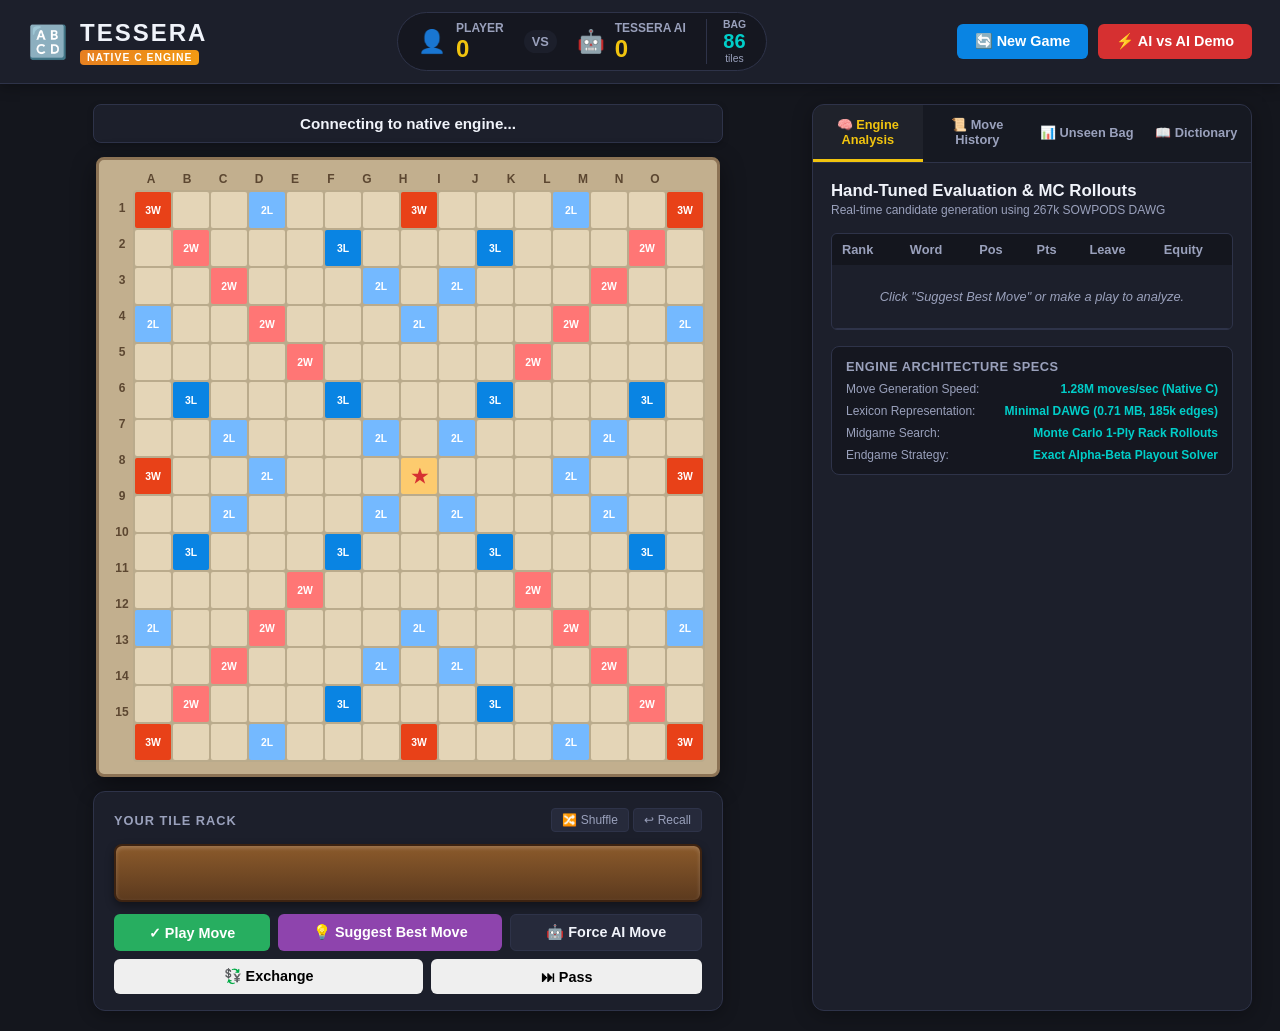
==== gui/web/index.html @ e25e2919 "Initial commit: Tessera Scrabble Engine and Demo GUI" ====
<!DOCTYPE html>
<html lang="en">
<head>
    <meta charset="UTF-8">
    <meta name="viewport" content="width=device-width, initial-scale=1.0">
    <title>TESSERA — Grandmaster Scrabble Engine</title>
    <link rel="stylesheet" href="style.css">
</head>
<body>
    <div class="app-container">
        <!-- Top Navigation & Scoreboard -->
        <header class="app-header">
            <div class="logo-area">
                <div class="logo-icon">🔠</div>
                <div class="logo-text">
                    <h1>TESSERA</h1>
                    <span class="badge">NATIVE C ENGINE</span>
                </div>
            </div>

            <div class="scoreboard">
                <div class="player-card" id="card-player">
                    <div class="player-avatar">👤</div>
                    <div class="player-info">
                        <span class="player-name">Player</span>
                        <span class="player-score" id="score-player">0</span>
                    </div>
                </div>

                <div class="vs-badge">VS</div>

                <div class="player-card" id="card-ai">
                    <div class="player-avatar">🤖</div>
                    <div class="player-info">
                        <span class="player-name">Tessera AI</span>
                        <span class="player-score" id="score-ai">0</span>
                    </div>
                </div>

                <div class="bag-info">
                    <span class="bag-label">BAG</span>
                    <span class="bag-count" id="bag-count">86</span>
                    <span class="bag-sub">tiles</span>
                </div>
            </div>

            <div class="header-actions">
                <button class="btn btn-primary" id="btn-new-game">🔄 New Game</button>
                <button class="btn btn-accent" id="btn-ai-vs-ai">⚡ AI vs AI Demo</button>
            </div>
        </header>

        <!-- Main Workspace -->
        <main class="main-content">
            <!-- Left: Scrabble Board & Rack Area -->
            <section class="board-column">
                <div class="status-banner" id="status-banner">
                    <span id="status-message">Your turn! Place tiles or request engine advice.</span>
                </div>

                <div class="board-wrapper">
                    <!-- Column coordinate labels A-O -->
                    <div class="coord-col-labels">
                        <div class="coord-spacer"></div>
                        <div class="col-labels-grid" id="col-labels"></div>
                    </div>

                    <div class="board-row-container">
                        <!-- Row coordinate labels 1-15 -->
                        <div class="coord-row-labels" id="row-labels"></div>
                        <!-- 15x15 Board Grid -->
                        <div class="scrabble-board" id="scrabble-board"></div>
                    </div>
                </div>

                <!-- Player Rack & Controls -->
                <div class="rack-area">
                    <div class="rack-label-row">
                        <span class="rack-title">YOUR TILE RACK</span>
                        <div class="rack-quick-actions">
                            <button class="btn-sm" id="btn-shuffle-rack" title="Shuffle Rack">🔀 Shuffle</button>
                            <button class="btn-sm" id="btn-recall-tiles" title="Recall Tiles">↩ Recall</button>
                        </div>
                    </div>

                    <div class="wooden-rack" id="player-rack"></div>

                    <!-- Action Controls -->
                    <div class="rack-actions">
                        <button class="btn btn-action btn-play" id="btn-play-move">✓ Play Move</button>
                        <button class="btn btn-action btn-hint" id="btn-get-hint">💡 Suggest Best Move</button>
                        <button class="btn btn-action btn-secondary" id="btn-ai-play">🤖 Force AI Move</button>
                        <button class="btn btn-action btn-exchange" id="btn-exchange">💱 Exchange</button>
                        <button class="btn btn-action btn-pass" id="btn-pass">⏭ Pass</button>
                    </div>
                </div>
            </section>

            <!-- Right: Grandmaster Engine Analytics Panel -->
            <aside class="sidebar-column">
                <!-- Tab Selector -->
                <div class="tabs">
                    <button class="tab-btn active" data-tab="tab-engine">🧠 Engine Analysis</button>
                    <button class="tab-btn" data-tab="tab-moves">📜 Move History</button>
                    <button class="tab-btn" data-tab="tab-tiles">📊 Unseen Bag</button>
                    <button class="tab-btn" data-tab="tab-dict">📖 Dictionary</button>
                </div>

                <!-- Tab 1: Engine Advice & Analysis -->
                <div class="tab-pane active" id="tab-engine">
                    <div class="pane-header">
                        <h3>Hand-Tuned Evaluation & MC Rollouts</h3>
                        <p class="pane-subtitle">Real-time candidate generation using 267k SOWPODS DAWG</p>
                    </div>

                    <div id="engine-hint-loading" class="hidden">
                        <div class="spinner"></div>
                        <span>Evaluating ~2,000 legal candidate plays...</span>
                    </div>

                    <div class="hints-table-container">
                        <table class="hints-table">
                            <thead>
                                <tr>
                                    <th>Rank</th>
                                    <th>Word</th>
                                    <th>Pos</th>
                                    <th>Pts</th>
                                    <th>Leave</th>
                                    <th>Equity</th>
                                </tr>
                            </thead>
                            <tbody id="hints-tbody">
                                <tr>
                                    <td colspan="6" class="placeholder-text">Click "Suggest Best Move" or make a play to analyze.</td>
                                </tr>
                            </tbody>
                        </table>
                    </div>

                    <div class="engine-metrics-card">
                        <h4>Engine Architecture Specs</h4>
                        <div class="metric-row">
                            <span>Move Generation Speed:</span>
                            <strong>1.28M moves/sec (Native C)</strong>
                        </div>
                        <div class="metric-row">
                            <span>Lexicon Representation:</span>
                            <strong>Minimal DAWG (0.71 MB, 185k edges)</strong>
                        </div>
                        <div class="metric-row">
                            <span>Midgame Search:</span>
                            <strong>Monte Carlo 1-Ply Rack Rollouts</strong>
                        </div>
                        <div class="metric-row">
                            <span>Endgame Strategy:</span>
                            <strong>Exact Alpha-Beta Playout Solver</strong>
                        </div>
                    </div>
                </div>

                <!-- Tab 2: Move History -->
                <div class="tab-pane" id="tab-moves">
                    <div class="pane-header">
                        <h3>Match Game Log</h3>
                    </div>
                    <div class="move-history-container">
                        <table class="history-table">
                            <thead>
                                <tr>
                                    <th>#</th>
                                    <th>Player</th>
                                    <th>Word</th>
                                    <th>Pos</th>
                                    <th>Score</th>
                                    <th>Total</th>
                                </tr>
                            </thead>
                            <tbody id="history-tbody">
                                <tr>
                                    <td colspan="6" class="placeholder-text">No moves played yet.</td>
                                </tr>
                            </tbody>
                        </table>
                    </div>
                </div>

                <!-- Tab 3: Unseen Bag Tile Tracker -->
                <div class="tab-pane" id="tab-tiles">
                    <div class="pane-header">
                        <h3>Unseen Tiles Tracker</h3>
                        <p class="pane-subtitle">Live pool of remaining tiles in bag + opponent rack</p>
                    </div>
                    <div class="tile-tracker-grid" id="tile-tracker-grid"></div>
                </div>

                <!-- Tab 4: Dictionary Validator -->
                <div class="tab-pane" id="tab-dict">
                    <div class="pane-header">
                        <h3>SOWPODS Word Validator</h3>
                        <p class="pane-subtitle">Instant lookup in official 267,751-word lexicon</p>
                    </div>
                    <div class="dict-lookup-box">
                        <input type="text" id="dict-input" placeholder="Type a word (e.g. QUIZ, ZA)..." maxlength="15">
                        <button class="btn btn-primary" id="btn-dict-check">Check</button>
                    </div>
                    <div id="dict-result" class="dict-result-card hidden"></div>
                </div>
            </aside>
        </main>
    </div>

    <!-- Exchange Modal Dialog -->
    <div class="modal hidden" id="modal-exchange">
        <div class="modal-card">
            <h3>Exchange Rack Tiles</h3>
            <p>Select the tiles you wish to discard back into the bag:</p>
            <div class="modal-rack" id="modal-exchange-rack"></div>
            <div class="modal-actions">
                <button class="btn btn-secondary" id="btn-exchange-cancel">Cancel</button>
                <button class="btn btn-primary" id="btn-exchange-confirm">Confirm Exchange</button>
            </div>
        </div>
    </div>

    <script src="app.js"></script>
</body>
</html>
---- gui/web/style.css ----
:root {
    --bg-main: #14161d;
    --bg-card: #1c1f2b;
    --bg-card-hover: #262a3b;
    --border-color: #2e3349;
    --text-primary: #f0f3fa;
    --text-secondary: #9aa1bc;
    --accent-gold: #f1c40f;
    --accent-teal: #00cec9;
    --accent-green: #2ecc71;
    --accent-red: #e74c3c;

    /* Scrabble official tile & board colors */
    --board-bg: #e4d5b7;
    --board-grid: #baab8c;
    --tw-color: #e84118;   /* Triple Word */
    --dw-color: #ff7675;   /* Double Word */
    --tl-color: #0984e3;   /* Triple Letter */
    --dl-color: #74b9ff;   /* Double Letter */
    --star-color: #fdcb6e; /* Center star */

    --tile-bg: #fae4be;
    --tile-border: #c89656;
    --tile-text: #2d3436;
    --tile-shadow: rgba(0,0,0,0.35);
}

* {
    box-sizing: border-box;
    margin: 0;
    padding: 0;
    font-family: -apple-system, BlinkMacSystemFont, "Segoe UI", Roboto, Helvetica, Arial, sans-serif;
}

body {
    background-color: var(--bg-main);
    color: var(--text-primary);
    min-height: 100vh;
    display: flex;
    flex-direction: column;
}

.app-container {
    display: flex;
    flex-direction: column;
    min-height: 100vh;
}

/* Header */
.app-header {
    background-color: var(--bg-card);
    border-bottom: 1px solid var(--border-color);
    padding: 12px 28px;
    display: flex;
    align-items: center;
    justify-content: space-between;
    box-shadow: 0 4px 12px rgba(0,0,0,0.25);
    z-index: 10;
}

.logo-area {
    display: flex;
    align-items: center;
    gap: 12px;
}

.logo-icon {
    font-size: 2rem;
}

.logo-text h1 {
    font-size: 1.5rem;
    font-weight: 800;
    letter-spacing: 2px;
    color: var(--text-primary);
}

.badge {
    background: linear-gradient(135deg, #e67e22, #f39c12);
    color: #fff;
    font-size: 0.65rem;
    font-weight: 700;
    padding: 2px 7px;
    border-radius: 4px;
    letter-spacing: 1px;
}

/* Scoreboard */
.scoreboard {
    display: flex;
    align-items: center;
    gap: 20px;
    background: rgba(0,0,0,0.25);
    padding: 6px 20px;
    border-radius: 30px;
    border: 1px solid var(--border-color);
}

.player-card {
    display: flex;
    align-items: center;
    gap: 10px;
}

.player-avatar {
    font-size: 1.4rem;
}

.player-info {
    display: flex;
    flex-direction: column;
}

.player-name {
    font-size: 0.75rem;
    color: var(--text-secondary);
    text-transform: uppercase;
    font-weight: 600;
}

.player-score {
    font-size: 1.5rem;
    font-weight: 800;
    color: var(--accent-gold);
}

.vs-badge {
    font-size: 0.8rem;
    font-weight: 800;
    color: var(--text-secondary);
    background: var(--bg-card);
    padding: 4px 8px;
    border-radius: 12px;
}

.bag-info {
    display: flex;
    flex-direction: column;
    align-items: center;
    border-left: 1px solid var(--border-color);
    padding-left: 16px;
}

.bag-label {
    font-size: 0.65rem;
    color: var(--text-secondary);
    font-weight: 700;
}

.bag-count {
    font-size: 1.25rem;
    font-weight: 800;
    color: var(--accent-teal);
}

.bag-sub {
    font-size: 0.65rem;
    color: var(--text-secondary);
}

.header-actions {
    display: flex;
    gap: 10px;
}

/* Buttons */
.btn {
    border: none;
    border-radius: 6px;
    padding: 9px 18px;
    font-size: 0.9rem;
    font-weight: 600;
    cursor: pointer;
    transition: all 0.2s ease;
    display: inline-flex;
    align-items: center;
    gap: 6px;
}

.btn-primary {
    background: #0984e3;
    color: #fff;
}
.btn-primary:hover { background: #0771c4; }

.btn-accent {
    background: #d63031;
    color: #fff;
}
.btn-accent:hover { background: #c02627; }

.btn-secondary {
    background: var(--bg-card-hover);
    color: var(--text-primary);
    border: 1px solid var(--border-color);
}
.btn-secondary:hover { background: #32374e; }

.btn-play {
    background: #27ae60;
    color: #fff;
}
.btn-play:hover { background: #219653; }

.btn-hint {
    background: #8e44ad;
    color: #fff;
}
.btn-hint:hover { background: #7d3c98; }

.btn-sm {
    background: var(--bg-card-hover);
    border: 1px solid var(--border-color);
    color: var(--text-secondary);
    font-size: 0.75rem;
    padding: 4px 10px;
    border-radius: 4px;
    cursor: pointer;
}
.btn-sm:hover { color: #fff; }

/* Main Workspace */
.main-content {
    display: grid;
    grid-template-columns: 1fr 440px;
    gap: 24px;
    padding: 20px 28px;
    flex: 1;
}

/* Board Column */
.board-column {
    display: flex;
    flex-direction: column;
    align-items: center;
    gap: 14px;
}

.status-banner {
    width: 100%;
    max-width: 630px;
    background: var(--bg-card);
    border: 1px solid var(--border-color);
    border-radius: 8px;
    padding: 10px 18px;
    text-align: center;
    font-size: 0.95rem;
    font-weight: 600;
    color: var(--text-primary);
    box-shadow: 0 2px 6px rgba(0,0,0,0.2);
}

.board-wrapper {
    background: #c2af8e;
    padding: 12px;
    border-radius: 8px;
    box-shadow: 0 8px 24px rgba(0,0,0,0.45);
    border: 3px solid #8c7355;
    user-select: none;
}

.coord-col-labels {
    display: flex;
    margin-bottom: 4px;
}

.coord-spacer {
    width: 22px;
}

.col-labels-grid {
    display: grid;
    grid-template-columns: repeat(15, 36px);
    text-align: center;
    font-size: 0.75rem;
    font-weight: 700;
    color: #5c4731;
}

.board-row-container {
    display: flex;
}

.coord-row-labels {
    display: grid;
    grid-template-rows: repeat(15, 36px);
    width: 22px;
    text-align: center;
    line-height: 36px;
    font-size: 0.75rem;
    font-weight: 700;
    color: #5c4731;
}

.scrabble-board {
    display: grid;
    grid-template-columns: repeat(15, 36px);
    grid-template-rows: repeat(15, 36px);
    gap: 2px;
    background-color: var(--board-grid);
    border: 2px solid var(--board-grid);
    border-radius: 4px;
}

.cell {
    width: 36px;
    height: 36px;
    background-color: var(--board-bg);
    display: flex;
    flex-direction: column;
    align-items: center;
    justify-content: center;
    font-size: 0.65rem;
    font-weight: 800;
    color: #7f8c8d;
    cursor: pointer;
    position: relative;
    border-radius: 2px;
    transition: transform 0.1s, box-shadow 0.1s;
}

.cell:hover {
    filter: brightness(1.08);
}

.cell.cell-tw {
    background-color: var(--tw-color);
    color: #ffffff;
}

.cell.cell-dw {
    background-color: var(--dw-color);
    color: #ffffff;
}

.cell.cell-tl {
    background-color: var(--tl-color);
    color: #ffffff;
}

.cell.cell-dl {
    background-color: var(--dl-color);
    color: #ffffff;
}

.cell.cell-star {
    background-color: var(--star-color);
    color: #d63031;
    font-size: 1.2rem;
}

.cell.selected {
    box-shadow: inset 0 0 0 3px #f1c40f;
    transform: scale(0.96);
}

.cell.highlight-play {
    animation: pulse 1s infinite alternate;
}

@keyframes pulse {
    from { box-shadow: 0 0 4px #2ecc71; }
    to { box-shadow: 0 0 12px #2ecc71; }
}

/* Realistic Scrabble Wooden Tile */
.tile {
    width: 34px;
    height: 34px;
    background: linear-gradient(135deg, #f6e5c8 0%, #ecd09e 100%);
    border: 1px solid var(--tile-border);
    border-radius: 4px;
    box-shadow: 1px 2px 4px var(--tile-shadow);
    display: flex;
    align-items: center;
    justify-content: center;
    position: relative;
    user-select: none;
    cursor: grab;
    transition: transform 0.15s ease, box-shadow 0.15s ease;
}

.tile:active {
    cursor: grabbing;
}

.tile .letter {
    font-size: 1.15rem;
    font-weight: 900;
    color: var(--tile-text);
    font-family: "Trebuchet MS", Arial, sans-serif;
}

.tile .sub {
    position: absolute;
    bottom: 2px;
    right: 3px;
    font-size: 0.55rem;
    font-weight: 800;
    color: #636e72;
}

.tile.blank-tile .letter {
    color: #718093;
}

.tile.pending {
    border: 2px dashed #0984e3;
    animation: pendingBounce 0.5s ease;
}

@keyframes pendingBounce {
    0% { transform: scale(0.8); }
    50% { transform: scale(1.1); }
    100% { transform: scale(1); }
}

/* Rack Area */
.rack-area {
    width: 100%;
    max-width: 630px;
    background: var(--bg-card);
    border: 1px solid var(--border-color);
    border-radius: 12px;
    padding: 16px 20px;
    display: flex;
    flex-direction: column;
    gap: 12px;
    box-shadow: 0 4px 16px rgba(0,0,0,0.3);
}

.rack-label-row {
    display: flex;
    justify-content: space-between;
    align-items: center;
}

.rack-title {
    font-size: 0.8rem;
    font-weight: 700;
    color: var(--text-secondary);
    letter-spacing: 1px;
}

.wooden-rack {
    background: linear-gradient(180deg, #8b5a2b 0%, #5c3a1e 100%);
    border: 2px solid #3d2311;
    border-radius: 8px;
    box-shadow: inset 0 2px 4px rgba(255,255,255,0.2), 0 4px 8px rgba(0,0,0,0.4);
    height: 58px;
    display: flex;
    align-items: center;
    justify-content: center;
    gap: 10px;
    padding: 0 16px;
}

.wooden-rack .tile {
    width: 42px;
    height: 42px;
}

.wooden-rack .tile .letter {
    font-size: 1.35rem;
}

.wooden-rack .tile.selected {
    transform: translateY(-8px);
    box-shadow: 0 8px 16px rgba(0,0,0,0.5);
    border-color: #f1c40f;
}

.rack-actions {
    display: flex;
    flex-wrap: wrap;
    gap: 8px;
    justify-content: center;
}

.rack-actions .btn {
    flex: 1 1 auto;
    justify-content: center;
    min-width: 110px;
}

/* Sidebar Column */
.sidebar-column {
    background: var(--bg-card);
    border: 1px solid var(--border-color);
    border-radius: 12px;
    display: flex;
    flex-direction: column;
    overflow: hidden;
    box-shadow: 0 4px 20px rgba(0,0,0,0.3);
}

.tabs {
    display: flex;
    background: rgba(0,0,0,0.2);
    border-bottom: 1px solid var(--border-color);
}

.tab-btn {
    flex: 1;
    padding: 12px 6px;
    background: none;
    border: none;
    color: var(--text-secondary);
    font-size: 0.8rem;
    font-weight: 700;
    cursor: pointer;
    transition: all 0.2s;
    border-bottom: 3px solid transparent;
}

.tab-btn:hover {
    color: var(--text-primary);
    background: rgba(255,255,255,0.02);
}

.tab-btn.active {
    color: var(--accent-gold);
    border-bottom-color: var(--accent-gold);
    background: rgba(255,255,255,0.04);
}

.tab-pane {
    padding: 18px;
    display: none;
    flex-direction: column;
    gap: 16px;
    height: 100%;
    overflow-y: auto;
}

.tab-pane.active {
    display: flex;
}

.pane-header h3 {
    font-size: 1.05rem;
    font-weight: 700;
    color: var(--text-primary);
}

.pane-subtitle {
    font-size: 0.75rem;
    color: var(--text-secondary);
    margin-top: 2px;
}

/* Hints Table */
.hints-table-container {
    max-height: 250px;
    overflow-y: auto;
    border: 1px solid var(--border-color);
    border-radius: 6px;
}

.hints-table {
    width: 100%;
    border-collapse: collapse;
    font-size: 0.8rem;
    text-align: left;
}

.hints-table th {
    background: rgba(0,0,0,0.3);
    padding: 8px 10px;
    color: var(--text-secondary);
    font-weight: 700;
    position: sticky;
    top: 0;
}

.hints-table td {
    padding: 8px 10px;
    border-bottom: 1px solid var(--border-color);
}

.hints-table tr:hover {
    background: var(--bg-card-hover);
    cursor: pointer;
}

.hints-table tr.top-candidate td {
    color: var(--accent-gold);
    font-weight: 700;
}

.placeholder-text {
    text-align: center;
    color: var(--text-secondary);
    padding: 24px 0 !important;
    font-style: italic;
}

/* Metrics Card */
.engine-metrics-card {
    background: rgba(0,0,0,0.25);
    border: 1px solid var(--border-color);
    border-radius: 8px;
    padding: 12px 14px;
    display: flex;
    flex-direction: column;
    gap: 8px;
}

.engine-metrics-card h4 {
    font-size: 0.8rem;
    text-transform: uppercase;
    color: var(--text-secondary);
    letter-spacing: 0.5px;
}

.metric-row {
    display: flex;
    justify-content: space-between;
    font-size: 0.75rem;
}

.metric-row span {
    color: var(--text-secondary);
}

.metric-row strong {
    color: var(--accent-teal);
}

/* Move History */
.move-history-container {
    max-height: 480px;
    overflow-y: auto;
    border: 1px solid var(--border-color);
    border-radius: 6px;
}

.history-table {
    width: 100%;
    border-collapse: collapse;
    font-size: 0.8rem;
    text-align: left;
}

.history-table th {
    background: rgba(0,0,0,0.3);
    padding: 8px 10px;
    color: var(--text-secondary);
    font-weight: 700;
    position: sticky;
    top: 0;
}

.history-table td {
    padding: 8px 10px;
    border-bottom: 1px solid var(--border-color);
}

/* Unseen Tile Grid */
.tile-tracker-grid {
    display: grid;
    grid-template-columns: repeat(7, 1fr);
    gap: 8px;
}

.tracker-item {
    background: rgba(0,0,0,0.25);
    border: 1px solid var(--border-color);
    border-radius: 6px;
    padding: 6px;
    display: flex;
    flex-direction: column;
    align-items: center;
}

.tracker-letter {
    font-weight: 800;
    font-size: 0.9rem;
    color: var(--text-primary);
}

.tracker-count {
    font-size: 0.75rem;
    font-weight: 700;
    color: var(--accent-gold);
}

.tracker-item.exhausted {
    opacity: 0.3;
}

/* Dictionary Box */
.dict-lookup-box {
    display: flex;
    gap: 8px;
}

.dict-lookup-box input {
    flex: 1;
    background: rgba(0,0,0,0.3);
    border: 1px solid var(--border-color);
    border-radius: 6px;
    padding: 8px 12px;
    color: #fff;
    font-size: 0.9rem;
    text-transform: uppercase;
}

.dict-lookup-box input:focus {
    outline: none;
    border-color: #0984e3;
}

.dict-result-card {
    padding: 12px;
    border-radius: 6px;
    font-size: 0.9rem;
    font-weight: 700;
    text-align: center;
}

.dict-result-card.valid {
    background: rgba(46, 204, 113, 0.15);
    border: 1px solid #2ecc71;
    color: #2ecc71;
}

.dict-result-card.invalid {
    background: rgba(231, 76, 60, 0.15);
    border: 1px solid #e74c3c;
    color: #e74c3c;
}

/* Modal */
.modal {
    position: fixed;
    top: 0; left: 0; right: 0; bottom: 0;
    background: rgba(0,0,0,0.7);
    display: flex;
    align-items: center;
    justify-content: center;
    z-index: 1000;
}

.modal.hidden {
    display: none;
}

.modal-card {
    background: var(--bg-card);
    border: 1px solid var(--border-color);
    border-radius: 12px;
    padding: 24px;
    width: 90%;
    max-width: 440px;
    display: flex;
    flex-direction: column;
    gap: 16px;
}

.modal-rack {
    display: flex;
    justify-content: center;
    gap: 8px;
    margin: 12px 0;
}

.modal-actions {
    display: flex;
    justify-content: flex-end;
    gap: 10px;
}

/* Spinner */
.spinner {
    width: 20px;
    height: 20px;
    border: 3px solid rgba(255,255,255,0.2);
    border-top-color: var(--accent-gold);
    border-radius: 50%;
    animation: spin 0.8s linear infinite;
    display: inline-block;
}

@keyframes spin {
    to { transform: rotate(360deg); }
}

.hidden {
    display: none !important;
}
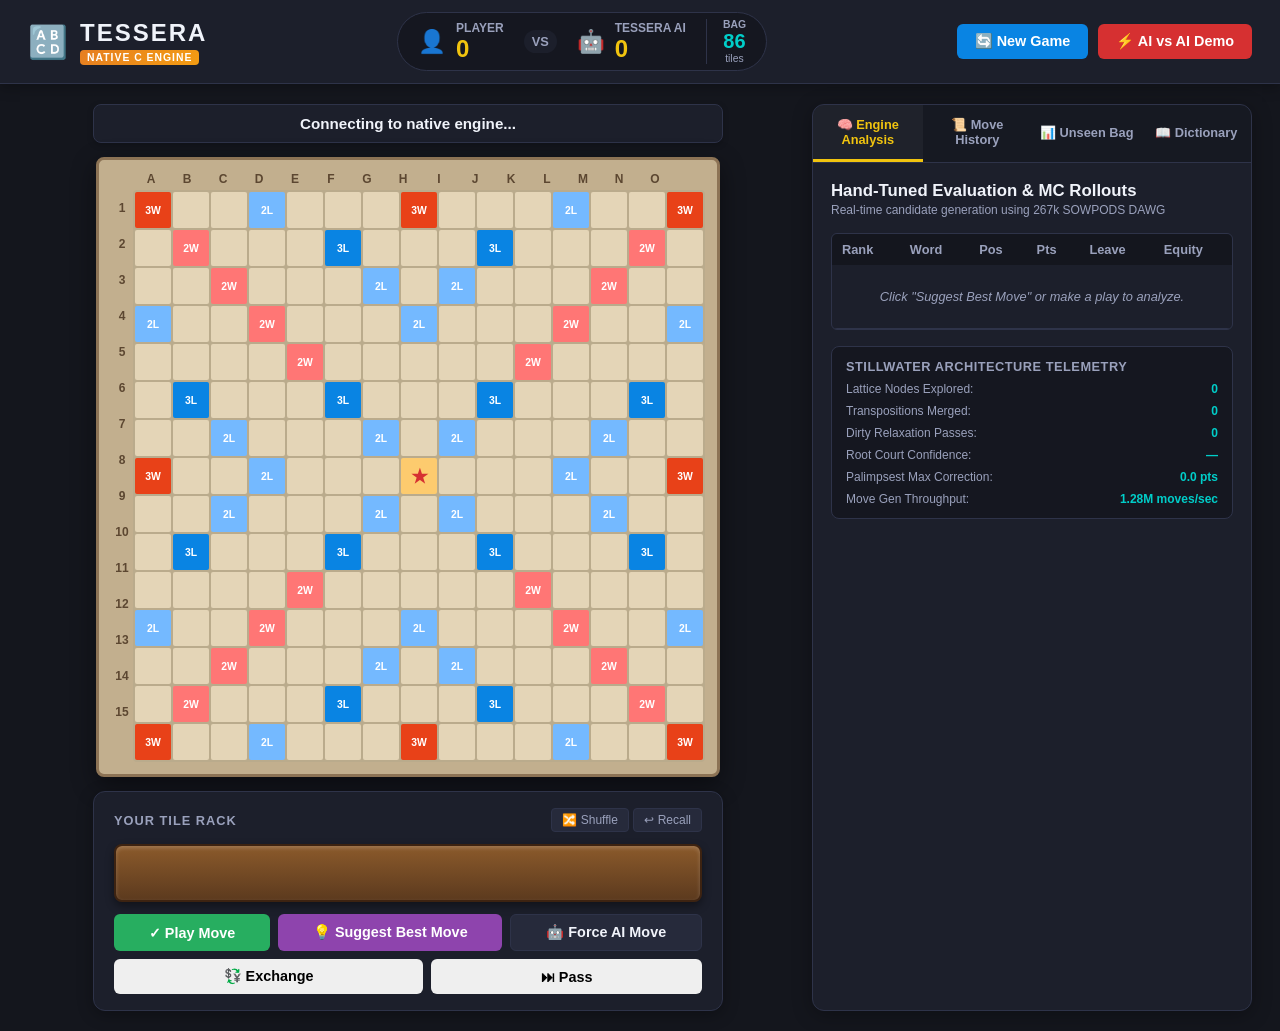
==== commit f2bac502: "Implement Stillwater belief-lattice search architecture in Tessera" ====
--- a/gui/web/index.html
+++ b/gui/web/index.html
@@ -139,22 +139,30 @@
                     </div>
 
                     <div class="engine-metrics-card">
-                        <h4>Engine Architecture Specs</h4>
-                        <div class="metric-row">
-                            <span>Move Generation Speed:</span>
-                            <strong>1.28M moves/sec (Native C)</strong>
-                        </div>
-                        <div class="metric-row">
-                            <span>Lexicon Representation:</span>
-                            <strong>Minimal DAWG (0.71 MB, 185k edges)</strong>
-                        </div>
-                        <div class="metric-row">
-                            <span>Midgame Search:</span>
-                            <strong>Monte Carlo 1-Ply Rack Rollouts</strong>
-                        </div>
-                        <div class="metric-row">
-                            <span>Endgame Strategy:</span>
-                            <strong>Exact Alpha-Beta Playout Solver</strong>
+                        <h4>Stillwater Architecture Telemetry</h4>
+                        <div class="metric-row">
+                            <span>Lattice Nodes Explored:</span>
+                            <strong id="telemetry-nodes">0</strong>
+                        </div>
+                        <div class="metric-row">
+                            <span>Transpositions Merged:</span>
+                            <strong id="telemetry-transpositions">0</strong>
+                        </div>
+                        <div class="metric-row">
+                            <span>Dirty Relaxation Passes:</span>
+                            <strong id="telemetry-dirty-passes">0</strong>
+                        </div>
+                        <div class="metric-row">
+                            <span>Root Court Confidence:</span>
+                            <strong id="telemetry-court-conf">—</strong>
+                        </div>
+                        <div class="metric-row">
+                            <span>Palimpsest Max Correction:</span>
+                            <strong id="telemetry-palimpsest">0.0 pts</strong>
+                        </div>
+                        <div class="metric-row">
+                            <span>Move Gen Throughput:</span>
+                            <strong>1.28M moves/sec</strong>
                         </div>
                     </div>
                 </div>
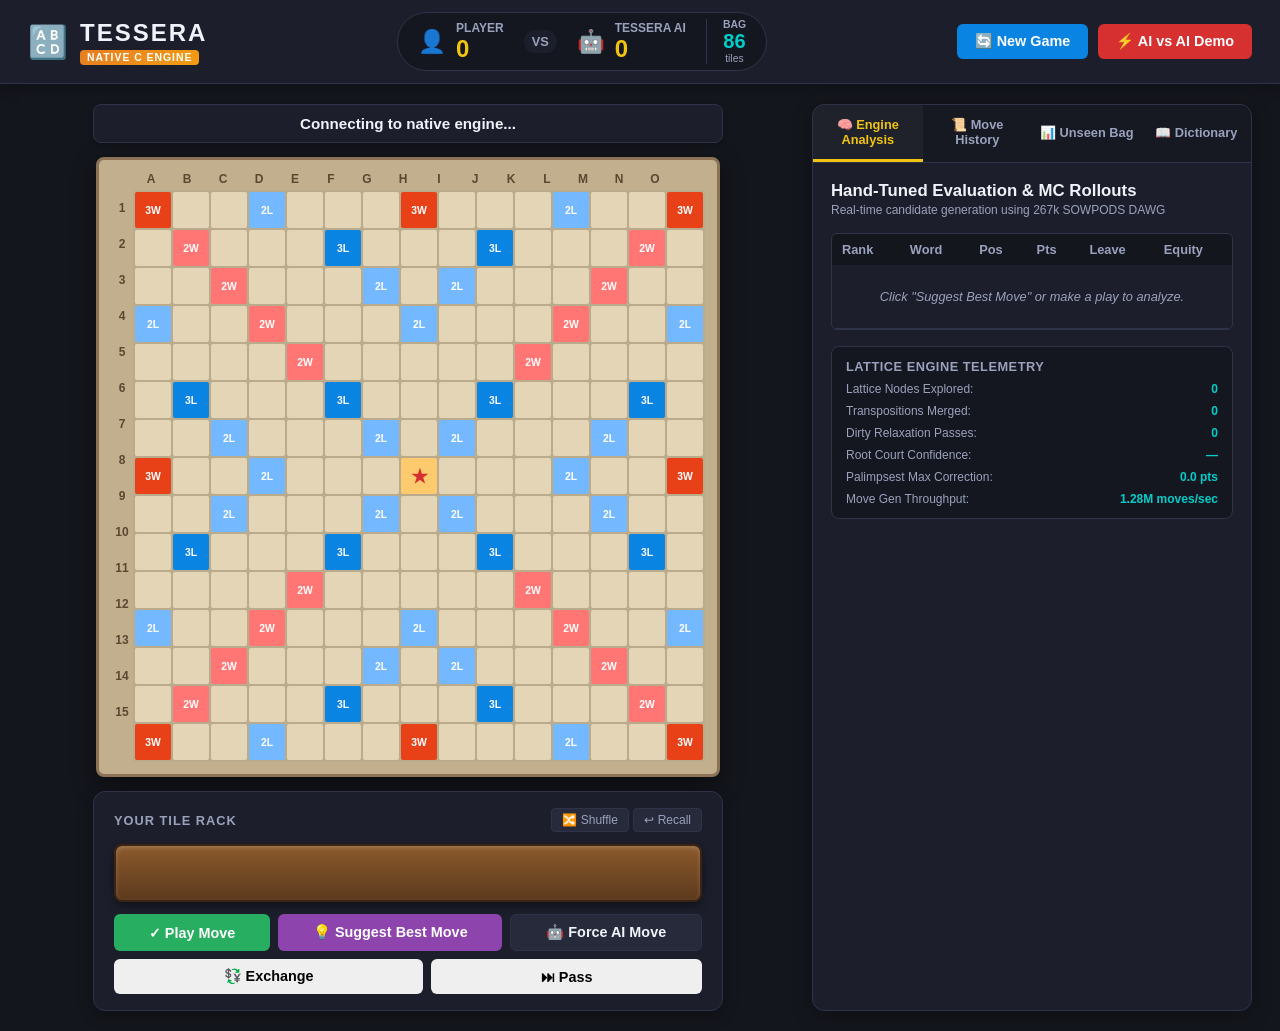
==== commit af23c843: "Clean up branding and terminology across codebase" ====
--- a/gui/web/index.html
+++ b/gui/web/index.html
@@ -139,7 +139,7 @@
                     </div>
 
                     <div class="engine-metrics-card">
-                        <h4>Stillwater Architecture Telemetry</h4>
+                        <h4>Lattice Engine Telemetry</h4>
                         <div class="metric-row">
                             <span>Lattice Nodes Explored:</span>
                             <strong id="telemetry-nodes">0</strong>
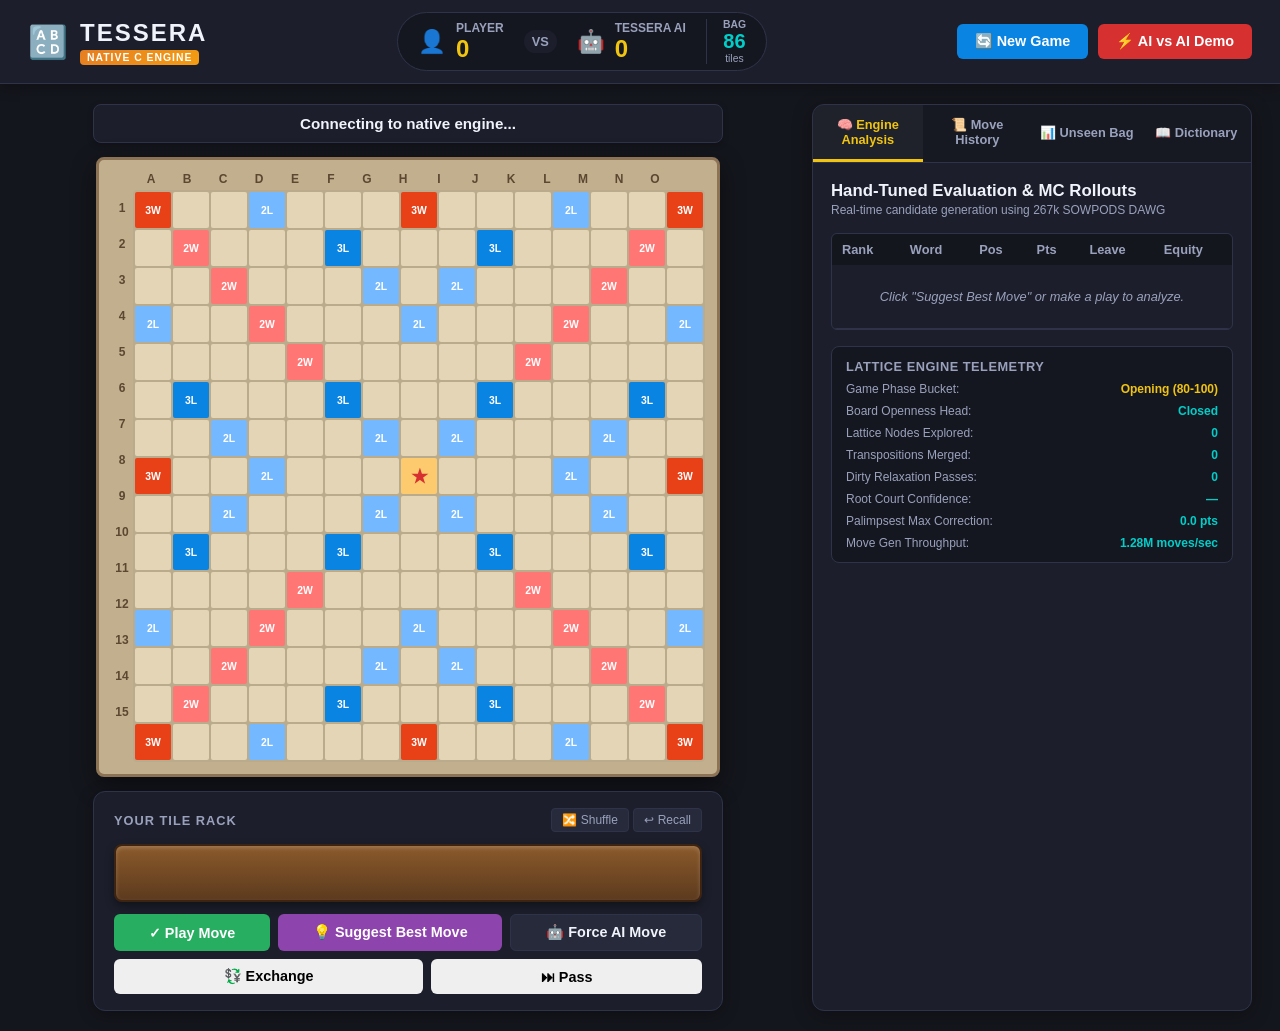
==== commit c4136b08: "Synthesize dual-accumulator evaluation, 8-phase bucketing, exact minimax endgame solver, and multi-s" ====
--- a/gui/web/index.html
+++ b/gui/web/index.html
@@ -141,6 +141,14 @@
                     <div class="engine-metrics-card">
                         <h4>Lattice Engine Telemetry</h4>
                         <div class="metric-row">
+                            <span>Game Phase Bucket:</span>
+                            <strong id="telemetry-phase-bucket" style="color: #f1c40f;">Opening (80-100)</strong>
+                        </div>
+                        <div class="metric-row">
+                            <span>Board Openness Head:</span>
+                            <strong id="telemetry-openness">Closed</strong>
+                        </div>
+                        <div class="metric-row">
                             <span>Lattice Nodes Explored:</span>
                             <strong id="telemetry-nodes">0</strong>
                         </div>
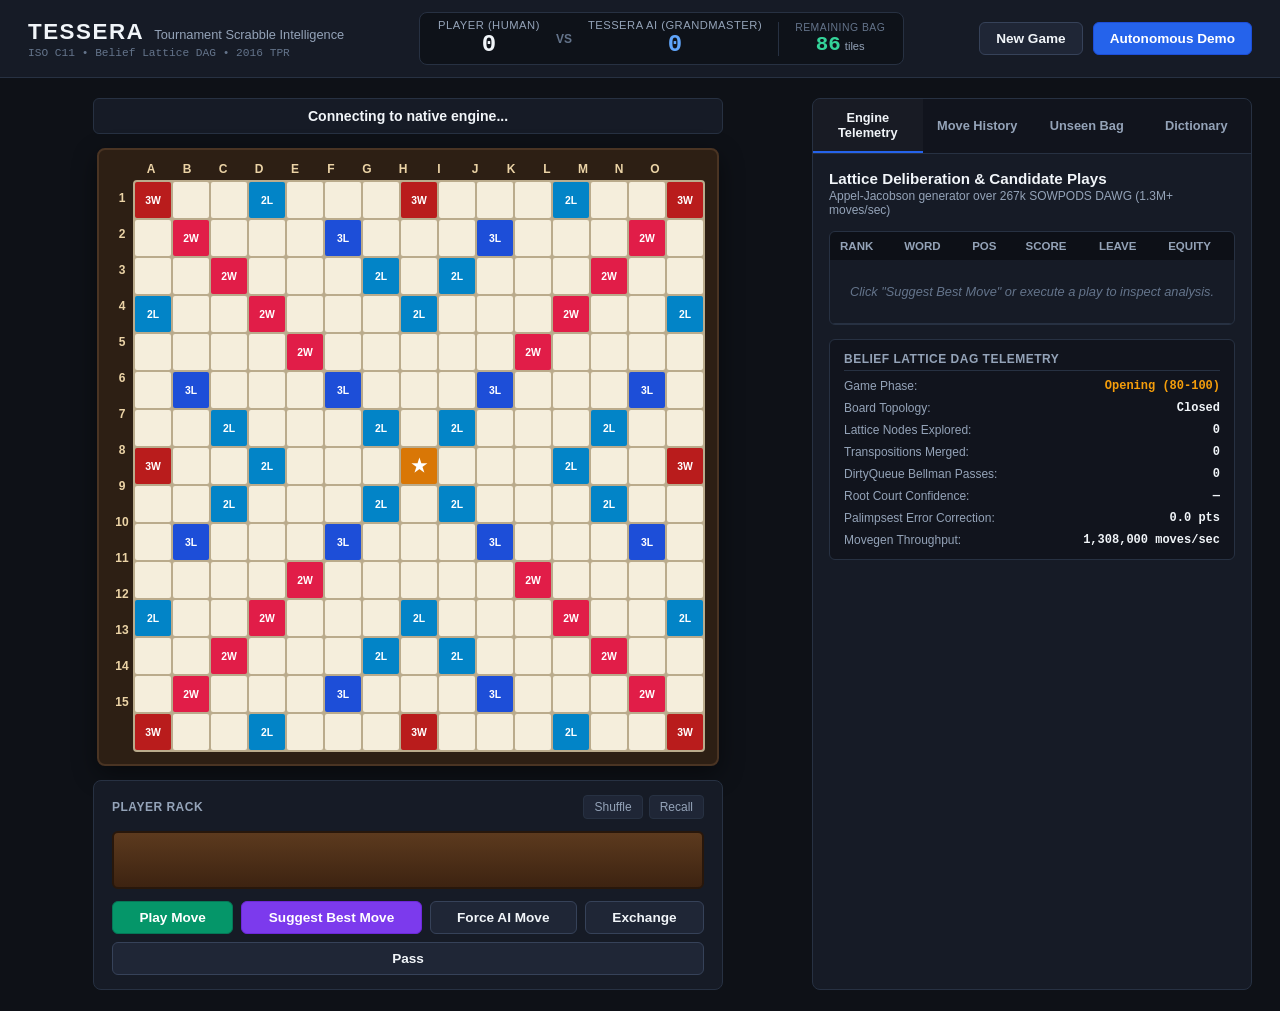
==== commit a5b951c1: "feat(gui): overhaul live demo to tournament analysis workbench; fix: redirect engine info logs to st" ====
--- a/gui/web/index.html
+++ b/gui/web/index.html
@@ -3,50 +3,46 @@
 <head>
     <meta charset="UTF-8">
     <meta name="viewport" content="width=device-width, initial-scale=1.0">
-    <title>TESSERA — Grandmaster Scrabble Engine</title>
+    <title>Tessera — Championship Scrabble Analysis Workbench</title>
     <link rel="stylesheet" href="style.css">
 </head>
 <body>
     <div class="app-container">
         <!-- Top Navigation & Scoreboard -->
         <header class="app-header">
-            <div class="logo-area">
-                <div class="logo-icon">🔠</div>
-                <div class="logo-text">
-                    <h1>TESSERA</h1>
-                    <span class="badge">NATIVE C ENGINE</span>
-                </div>
+            <div class="brand-block">
+                <div class="brand-title">
+                    <span class="brand-name">TESSERA</span>
+                    <span class="brand-sub">Tournament Scrabble Intelligence</span>
+                </div>
+                <div class="brand-tag">ISO C11 &bull; Belief Lattice DAG &bull; 2016 TPR</div>
             </div>
 
             <div class="scoreboard">
-                <div class="player-card" id="card-player">
-                    <div class="player-avatar">👤</div>
-                    <div class="player-info">
-                        <span class="player-name">Player</span>
-                        <span class="player-score" id="score-player">0</span>
-                    </div>
-                </div>
-
-                <div class="vs-badge">VS</div>
-
-                <div class="player-card" id="card-ai">
-                    <div class="player-avatar">🤖</div>
-                    <div class="player-info">
-                        <span class="player-name">Tessera AI</span>
-                        <span class="player-score" id="score-ai">0</span>
-                    </div>
-                </div>
-
-                <div class="bag-info">
-                    <span class="bag-label">BAG</span>
-                    <span class="bag-count" id="bag-count">86</span>
-                    <span class="bag-sub">tiles</span>
+                <div class="score-card" id="card-player">
+                    <span class="score-role">Player (Human)</span>
+                    <span class="score-val" id="score-player">0</span>
+                </div>
+
+                <div class="score-divider">VS</div>
+
+                <div class="score-card score-card-ai" id="card-ai">
+                    <span class="score-role">Tessera AI (Grandmaster)</span>
+                    <span class="score-val" id="score-ai">0</span>
+                </div>
+
+                <div class="bag-card">
+                    <span class="bag-lbl">Remaining Bag</span>
+                    <div class="bag-val-row">
+                        <span class="bag-val" id="bag-count">86</span>
+                        <span class="bag-unit">tiles</span>
+                    </div>
                 </div>
             </div>
 
             <div class="header-actions">
-                <button class="btn btn-primary" id="btn-new-game">🔄 New Game</button>
-                <button class="btn btn-accent" id="btn-ai-vs-ai">⚡ AI vs AI Demo</button>
+                <button class="btn btn-secondary" id="btn-new-game">New Game</button>
+                <button class="btn btn-primary" id="btn-ai-vs-ai">Autonomous Demo</button>
             </div>
         </header>
 
@@ -55,7 +51,7 @@
             <!-- Left: Scrabble Board & Rack Area -->
             <section class="board-column">
                 <div class="status-banner" id="status-banner">
-                    <span id="status-message">Your turn! Place tiles or request engine advice.</span>
+                    <span id="status-message">Your turn: Place tiles on the grid or request candidate move advice.</span>
                 </div>
 
                 <div class="board-wrapper">
@@ -75,11 +71,11 @@
 
                 <!-- Player Rack & Controls -->
                 <div class="rack-area">
-                    <div class="rack-label-row">
-                        <span class="rack-title">YOUR TILE RACK</span>
-                        <div class="rack-quick-actions">
-                            <button class="btn-sm" id="btn-shuffle-rack" title="Shuffle Rack">🔀 Shuffle</button>
-                            <button class="btn-sm" id="btn-recall-tiles" title="Recall Tiles">↩ Recall</button>
+                    <div class="rack-header-row">
+                        <span class="rack-title">Player Rack</span>
+                        <div class="rack-tool-buttons">
+                            <button class="btn-sm" id="btn-shuffle-rack" title="Shuffle rack order">Shuffle</button>
+                            <button class="btn-sm" id="btn-recall-tiles" title="Recall placed tiles to rack">Recall</button>
                         </div>
                     </div>
 
@@ -87,11 +83,11 @@
 
                     <!-- Action Controls -->
                     <div class="rack-actions">
-                        <button class="btn btn-action btn-play" id="btn-play-move">✓ Play Move</button>
-                        <button class="btn btn-action btn-hint" id="btn-get-hint">💡 Suggest Best Move</button>
-                        <button class="btn btn-action btn-secondary" id="btn-ai-play">🤖 Force AI Move</button>
-                        <button class="btn btn-action btn-exchange" id="btn-exchange">💱 Exchange</button>
-                        <button class="btn btn-action btn-pass" id="btn-pass">⏭ Pass</button>
+                        <button class="btn btn-action btn-play" id="btn-play-move">Play Move</button>
+                        <button class="btn btn-action btn-hint" id="btn-get-hint">Suggest Best Move</button>
+                        <button class="btn btn-action btn-secondary" id="btn-ai-play">Force AI Move</button>
+                        <button class="btn btn-action btn-secondary" id="btn-exchange">Exchange</button>
+                        <button class="btn btn-action btn-secondary" id="btn-pass">Pass</button>
                     </div>
                 </div>
             </section>
@@ -100,22 +96,22 @@
             <aside class="sidebar-column">
                 <!-- Tab Selector -->
                 <div class="tabs">
-                    <button class="tab-btn active" data-tab="tab-engine">🧠 Engine Analysis</button>
-                    <button class="tab-btn" data-tab="tab-moves">📜 Move History</button>
-                    <button class="tab-btn" data-tab="tab-tiles">📊 Unseen Bag</button>
-                    <button class="tab-btn" data-tab="tab-dict">📖 Dictionary</button>
+                    <button class="tab-btn active" data-tab="tab-engine">Engine Telemetry</button>
+                    <button class="tab-btn" data-tab="tab-moves">Move History</button>
+                    <button class="tab-btn" data-tab="tab-tiles">Unseen Bag</button>
+                    <button class="tab-btn" data-tab="tab-dict">Dictionary</button>
                 </div>
 
                 <!-- Tab 1: Engine Advice & Analysis -->
                 <div class="tab-pane active" id="tab-engine">
                     <div class="pane-header">
-                        <h3>Hand-Tuned Evaluation & MC Rollouts</h3>
-                        <p class="pane-subtitle">Real-time candidate generation using 267k SOWPODS DAWG</p>
+                        <h3>Lattice Deliberation & Candidate Plays</h3>
+                        <p class="pane-subtitle">Appel-Jacobson generator over 267k SOWPODS DAWG (1.3M+ moves/sec)</p>
                     </div>
 
                     <div id="engine-hint-loading" class="hidden">
                         <div class="spinner"></div>
-                        <span>Evaluating ~2,000 legal candidate plays...</span>
+                        <span>Evaluating legal candidate plays via Belief Lattice...</span>
                     </div>
 
                     <div class="hints-table-container">
@@ -125,52 +121,52 @@
                                     <th>Rank</th>
                                     <th>Word</th>
                                     <th>Pos</th>
-                                    <th>Pts</th>
+                                    <th>Score</th>
                                     <th>Leave</th>
                                     <th>Equity</th>
                                 </tr>
                             </thead>
                             <tbody id="hints-tbody">
                                 <tr>
-                                    <td colspan="6" class="placeholder-text">Click "Suggest Best Move" or make a play to analyze.</td>
+                                    <td colspan="6" class="placeholder-text">Click "Suggest Best Move" or execute a play to inspect analysis.</td>
                                 </tr>
                             </tbody>
                         </table>
                     </div>
 
                     <div class="engine-metrics-card">
-                        <h4>Lattice Engine Telemetry</h4>
-                        <div class="metric-row">
-                            <span>Game Phase Bucket:</span>
-                            <strong id="telemetry-phase-bucket" style="color: #f1c40f;">Opening (80-100)</strong>
-                        </div>
-                        <div class="metric-row">
-                            <span>Board Openness Head:</span>
-                            <strong id="telemetry-openness">Closed</strong>
-                        </div>
-                        <div class="metric-row">
-                            <span>Lattice Nodes Explored:</span>
-                            <strong id="telemetry-nodes">0</strong>
-                        </div>
-                        <div class="metric-row">
-                            <span>Transpositions Merged:</span>
-                            <strong id="telemetry-transpositions">0</strong>
-                        </div>
-                        <div class="metric-row">
-                            <span>Dirty Relaxation Passes:</span>
-                            <strong id="telemetry-dirty-passes">0</strong>
-                        </div>
-                        <div class="metric-row">
-                            <span>Root Court Confidence:</span>
-                            <strong id="telemetry-court-conf">—</strong>
-                        </div>
-                        <div class="metric-row">
-                            <span>Palimpsest Max Correction:</span>
-                            <strong id="telemetry-palimpsest">0.0 pts</strong>
-                        </div>
-                        <div class="metric-row">
-                            <span>Move Gen Throughput:</span>
-                            <strong>1.28M moves/sec</strong>
+                        <h4>Belief Lattice DAG Telemetry</h4>
+                        <div class="metric-row">
+                            <span class="m-lbl">Game Phase:</span>
+                            <strong id="telemetry-phase-bucket" class="m-val" style="color: #f59e0b;">Opening (80-100)</strong>
+                        </div>
+                        <div class="metric-row">
+                            <span class="m-lbl">Board Topology:</span>
+                            <strong id="telemetry-openness" class="m-val">Closed</strong>
+                        </div>
+                        <div class="metric-row">
+                            <span class="m-lbl">Lattice Nodes Explored:</span>
+                            <strong id="telemetry-nodes" class="m-val">0</strong>
+                        </div>
+                        <div class="metric-row">
+                            <span class="m-lbl">Transpositions Merged:</span>
+                            <strong id="telemetry-transpositions" class="m-val">0</strong>
+                        </div>
+                        <div class="metric-row">
+                            <span class="m-lbl">DirtyQueue Bellman Passes:</span>
+                            <strong id="telemetry-dirty-passes" class="m-val">0</strong>
+                        </div>
+                        <div class="metric-row">
+                            <span class="m-lbl">Root Court Confidence:</span>
+                            <strong id="telemetry-court-conf" class="m-val">&mdash;</strong>
+                        </div>
+                        <div class="metric-row">
+                            <span class="m-lbl">Palimpsest Error Correction:</span>
+                            <strong id="telemetry-palimpsest" class="m-val">0.0 pts</strong>
+                        </div>
+                        <div class="metric-row">
+                            <span class="m-lbl">Movegen Throughput:</span>
+                            <strong class="m-val">1,308,000 moves/sec</strong>
                         </div>
                     </div>
                 </div>
@@ -178,7 +174,8 @@
                 <!-- Tab 2: Move History -->
                 <div class="tab-pane" id="tab-moves">
                     <div class="pane-header">
-                        <h3>Match Game Log</h3>
+                        <h3>Tournament Score Sheet</h3>
+                        <p class="pane-subtitle">Official move log with per-turn point differentials</p>
                     </div>
                     <div class="move-history-container">
                         <table class="history-table">
@@ -188,13 +185,13 @@
                                     <th>Player</th>
                                     <th>Word</th>
                                     <th>Pos</th>
-                                    <th>Score</th>
+                                    <th>Pts</th>
                                     <th>Total</th>
                                 </tr>
                             </thead>
                             <tbody id="history-tbody">
                                 <tr>
-                                    <td colspan="6" class="placeholder-text">No moves played yet.</td>
+                                    <td colspan="6" class="placeholder-text">No tournament moves recorded yet.</td>
                                 </tr>
                             </tbody>
                         </table>
@@ -204,8 +201,8 @@
                 <!-- Tab 3: Unseen Bag Tile Tracker -->
                 <div class="tab-pane" id="tab-tiles">
                     <div class="pane-header">
-                        <h3>Unseen Tiles Tracker</h3>
-                        <p class="pane-subtitle">Live pool of remaining tiles in bag + opponent rack</p>
+                        <h3>Unseen Tile Frequency Pool</h3>
+                        <p class="pane-subtitle">Live distribution of unrevealed tiles (Bag + Opponent Rack)</p>
                     </div>
                     <div class="tile-tracker-grid" id="tile-tracker-grid"></div>
                 </div>
@@ -213,12 +210,12 @@
                 <!-- Tab 4: Dictionary Validator -->
                 <div class="tab-pane" id="tab-dict">
                     <div class="pane-header">
-                        <h3>SOWPODS Word Validator</h3>
-                        <p class="pane-subtitle">Instant lookup in official 267,751-word lexicon</p>
+                        <h3>SOWPODS Lexicon Query</h3>
+                        <p class="pane-subtitle">Direct verification against the 185,702-edge minimal DAWG</p>
                     </div>
                     <div class="dict-lookup-box">
-                        <input type="text" id="dict-input" placeholder="Type a word (e.g. QUIZ, ZA)..." maxlength="15">
-                        <button class="btn btn-primary" id="btn-dict-check">Check</button>
+                        <input type="text" id="dict-input" placeholder="Enter word to verify (e.g. QUIZ, ZA)..." maxlength="15">
+                        <button class="btn btn-secondary" id="btn-dict-check">Verify</button>
                     </div>
                     <div id="dict-result" class="dict-result-card hidden"></div>
                 </div>
@@ -229,8 +226,8 @@
     <!-- Exchange Modal Dialog -->
     <div class="modal hidden" id="modal-exchange">
         <div class="modal-card">
-            <h3>Exchange Rack Tiles</h3>
-            <p>Select the tiles you wish to discard back into the bag:</p>
+            <h3>Tile Exchange</h3>
+            <p>Select tiles to discard back into the bag pool:</p>
             <div class="modal-rack" id="modal-exchange-rack"></div>
             <div class="modal-actions">
                 <button class="btn btn-secondary" id="btn-exchange-cancel">Cancel</button>
--- a/gui/web/style.css
+++ b/gui/web/style.css
@@ -1,35 +1,46 @@
+/* ==========================================================================
+   TESSERA — Tournament Scrabble Workbench (Professional Desktop Style)
+   Clean, high-contrast, academic tournament board design. No neon slop.
+   ========================================================================== */
+
 :root {
-    --bg-main: #14161d;
-    --bg-card: #1c1f2b;
-    --bg-card-hover: #262a3b;
-    --border-color: #2e3349;
-    --text-primary: #f0f3fa;
-    --text-secondary: #9aa1bc;
-    --accent-gold: #f1c40f;
-    --accent-teal: #00cec9;
-    --accent-green: #2ecc71;
-    --accent-red: #e74c3c;
-
-    /* Scrabble official tile & board colors */
-    --board-bg: #e4d5b7;
+    --bg-main: #0e1117;
+    --bg-surface: #161b26;
+    --bg-surface-hover: #1f2636;
+    --border: #273142;
+    --border-light: #364259;
+    --text-primary: #f1f5f9;
+    --text-secondary: #94a3b8;
+    --text-muted: #64748b;
+
+    /* Tournament Scrabble Classic Multipliers */
+    --board-outer: #2d1f14;
+    --board-bg: #f5eedc;
     --board-grid: #baab8c;
-    --tw-color: #e84118;   /* Triple Word */
-    --dw-color: #ff7675;   /* Double Word */
-    --tl-color: #0984e3;   /* Triple Letter */
-    --dl-color: #74b9ff;   /* Double Letter */
-    --star-color: #fdcb6e; /* Center star */
-
-    --tile-bg: #fae4be;
-    --tile-border: #c89656;
-    --tile-text: #2d3436;
-    --tile-shadow: rgba(0,0,0,0.35);
+    --tw-color: #b91c1c;   /* Triple Word - Classic Crimson */
+    --dw-color: #e11d48;   /* Double Word - Classic Rose */
+    --tl-color: #1d4ed8;   /* Triple Letter - Classic Deep Blue */
+    --dl-color: #0284c7;   /* Double Letter - Classic Cyan */
+    --star-color: #d97706; /* Center Star - Amber Gold */
+
+    /* Wooden Letter Tiles */
+    --tile-bg-top: #fbf0d9;
+    --tile-bg-bot: #ebd3a6;
+    --tile-border: #b8935c;
+    --tile-text: #1a1a1a;
+    --tile-sub: #4b5563;
+
+    /* Theme Accents */
+    --accent-blue: #2563eb;
+    --accent-emerald: #059669;
+    --accent-amber: #d97706;
 }
 
 * {
     box-sizing: border-box;
     margin: 0;
     padding: 0;
-    font-family: -apple-system, BlinkMacSystemFont, "Segoe UI", Roboto, Helvetica, Arial, sans-serif;
+    font-family: -apple-system, BlinkMacSystemFont, "Segoe UI", Roboto, "Helvetica Neue", Arial, sans-serif;
 }
 
 body {
@@ -48,113 +59,118 @@
 
 /* Header */
 .app-header {
-    background-color: var(--bg-card);
-    border-bottom: 1px solid var(--border-color);
+    background-color: var(--bg-surface);
+    border-bottom: 1px solid var(--border);
     padding: 12px 28px;
     display: flex;
     align-items: center;
     justify-content: space-between;
-    box-shadow: 0 4px 12px rgba(0,0,0,0.25);
     z-index: 10;
 }
 
-.logo-area {
-    display: flex;
-    align-items: center;
-    gap: 12px;
-}
-
-.logo-icon {
-    font-size: 2rem;
-}
-
-.logo-text h1 {
+.brand-block {
+    display: flex;
+    flex-direction: column;
+}
+
+.brand-title {
+    display: flex;
+    align-items: baseline;
+    gap: 10px;
+}
+
+.brand-name {
+    font-size: 1.4rem;
+    font-weight: 800;
+    letter-spacing: 1.5px;
+    color: var(--text-primary);
+}
+
+.brand-sub {
+    font-size: 0.8rem;
+    color: var(--text-secondary);
+    font-weight: 500;
+}
+
+.brand-tag {
+    font-size: 0.7rem;
+    color: var(--text-muted);
+    font-family: SFMono-Regular, Menlo, Monaco, Consolas, monospace;
+    margin-top: 2px;
+}
+
+/* Scoreboard */
+.scoreboard {
+    display: flex;
+    align-items: center;
+    gap: 16px;
+    background: rgba(0, 0, 0, 0.35);
+    padding: 6px 18px;
+    border-radius: 8px;
+    border: 1px solid var(--border);
+}
+
+.score-card {
+    display: flex;
+    flex-direction: column;
+    align-items: center;
+    min-width: 90px;
+}
+
+.score-role {
+    font-size: 0.7rem;
+    text-transform: uppercase;
+    color: var(--text-secondary);
+    letter-spacing: 0.5px;
+}
+
+.score-val {
     font-size: 1.5rem;
     font-weight: 800;
-    letter-spacing: 2px;
-    color: var(--text-primary);
-}
-
-.badge {
-    background: linear-gradient(135deg, #e67e22, #f39c12);
-    color: #fff;
+    color: var(--text-primary);
+    font-family: SFMono-Regular, Menlo, Monaco, Consolas, monospace;
+}
+
+.score-divider {
+    font-size: 0.75rem;
+    font-weight: 700;
+    color: var(--text-muted);
+}
+
+.score-card-ai .score-val {
+    color: #60a5fa;
+}
+
+.bag-card {
+    border-left: 1px solid var(--border);
+    padding-left: 16px;
+    display: flex;
+    flex-direction: column;
+    align-items: center;
+}
+
+.bag-lbl {
     font-size: 0.65rem;
-    font-weight: 700;
-    padding: 2px 7px;
-    border-radius: 4px;
-    letter-spacing: 1px;
-}
-
-/* Scoreboard */
-.scoreboard {
-    display: flex;
-    align-items: center;
-    gap: 20px;
-    background: rgba(0,0,0,0.25);
-    padding: 6px 20px;
-    border-radius: 30px;
-    border: 1px solid var(--border-color);
-}
-
-.player-card {
-    display: flex;
-    align-items: center;
-    gap: 10px;
-}
-
-.player-avatar {
-    font-size: 1.4rem;
-}
-
-.player-info {
-    display: flex;
-    flex-direction: column;
-}
-
-.player-name {
-    font-size: 0.75rem;
-    color: var(--text-secondary);
     text-transform: uppercase;
-    font-weight: 600;
-}
-
-.player-score {
-    font-size: 1.5rem;
+    color: var(--text-muted);
+    letter-spacing: 0.5px;
+}
+
+.bag-val-row {
+    display: flex;
+    align-items: baseline;
+    gap: 4px;
+}
+
+.bag-val {
+    font-size: 1.3rem;
     font-weight: 800;
-    color: var(--accent-gold);
-}
-
-.vs-badge {
-    font-size: 0.8rem;
-    font-weight: 800;
-    color: var(--text-secondary);
-    background: var(--bg-card);
-    padding: 4px 8px;
-    border-radius: 12px;
-}
-
-.bag-info {
-    display: flex;
-    flex-direction: column;
-    align-items: center;
-    border-left: 1px solid var(--border-color);
-    padding-left: 16px;
-}
-
-.bag-label {
-    font-size: 0.65rem;
-    color: var(--text-secondary);
-    font-weight: 700;
-}
-
-.bag-count {
-    font-size: 1.25rem;
-    font-weight: 800;
-    color: var(--accent-teal);
-}
-
-.bag-sub {
-    font-size: 0.65rem;
+    color: #34d399;
+    font-family: SFMono-Regular, Menlo, Monaco, Consolas, monospace;
+}
+
+.bag-unit {
+    font-size: 0.7rem;
     color: var(--text-secondary);
 }
 
@@ -165,59 +181,67 @@
 
 /* Buttons */
 .btn {
-    border: none;
+    border: 1px solid var(--border);
     border-radius: 6px;
-    padding: 9px 18px;
-    font-size: 0.9rem;
+    padding: 8px 16px;
+    font-size: 0.85rem;
     font-weight: 600;
     cursor: pointer;
-    transition: all 0.2s ease;
+    transition: all 0.15s ease;
     display: inline-flex;
     align-items: center;
-    gap: 6px;
+    justify-content: center;
 }
 
 .btn-primary {
-    background: #0984e3;
-    color: #fff;
-}
-.btn-primary:hover { background: #0771c4; }
-
-.btn-accent {
-    background: #d63031;
-    color: #fff;
-}
-.btn-accent:hover { background: #c02627; }
+    background: var(--accent-blue);
+    border-color: #1d4ed8;
+    color: #ffffff;
+}
+.btn-primary:hover {
+    background: #1d4ed8;
+}
 
 .btn-secondary {
-    background: var(--bg-card-hover);
-    color: var(--text-primary);
-    border: 1px solid var(--border-color);
-}
-.btn-secondary:hover { background: #32374e; }
+    background: var(--bg-surface-hover);
+    border-color: var(--border-light);
+    color: var(--text-primary);
+}
+.btn-secondary:hover {
+    background: #2a3449;
+}
 
 .btn-play {
-    background: #27ae60;
-    color: #fff;
-}
-.btn-play:hover { background: #219653; }
+    background: var(--accent-emerald);
+    border-color: #047857;
+    color: #ffffff;
+}
+.btn-play:hover {
+    background: #047857;
+}
 
 .btn-hint {
-    background: #8e44ad;
-    color: #fff;
-}
-.btn-hint:hover { background: #7d3c98; }
+    background: #7c3aed;
+    border-color: #6d28d9;
+    color: #ffffff;
+}
+.btn-hint:hover {
+    background: #6d28d9;
+}
 
 .btn-sm {
-    background: var(--bg-card-hover);
-    border: 1px solid var(--border-color);
+    background: var(--bg-surface-hover);
+    border: 1px solid var(--border);
     color: var(--text-secondary);
     font-size: 0.75rem;
     padding: 4px 10px;
     border-radius: 4px;
     cursor: pointer;
 }
-.btn-sm:hover { color: #fff; }
+.btn-sm:hover {
+    color: var(--text-primary);
+    border-color: var(--border-light);
+}
 
 /* Main Workspace */
 .main-content {
@@ -239,23 +263,22 @@
 .status-banner {
     width: 100%;
     max-width: 630px;
-    background: var(--bg-card);
-    border: 1px solid var(--border-color);
-    border-radius: 8px;
-    padding: 10px 18px;
+    background: var(--bg-surface);
+    border: 1px solid var(--border);
+    border-radius: 6px;
+    padding: 9px 16px;
     text-align: center;
-    font-size: 0.95rem;
+    font-size: 0.88rem;
     font-weight: 600;
     color: var(--text-primary);
-    box-shadow: 0 2px 6px rgba(0,0,0,0.2);
 }
 
 .board-wrapper {
-    background: #c2af8e;
+    background: var(--board-outer);
     padding: 12px;
     border-radius: 8px;
-    box-shadow: 0 8px 24px rgba(0,0,0,0.45);
-    border: 3px solid #8c7355;
+    border: 2px solid #4a3423;
+    box-shadow: 0 8px 24px rgba(0, 0, 0, 0.45);
     user-select: none;
 }
 
@@ -274,7 +297,8 @@
     text-align: center;
     font-size: 0.75rem;
     font-weight: 700;
-    color: #5c4731;
+    color: #ebd3a6;
+    font-family: SFMono-Regular, Menlo, Monaco, Consolas, monospace;
 }
 
 .board-row-container {
@@ -289,7 +313,8 @@
     line-height: 36px;
     font-size: 0.75rem;
     font-weight: 700;
-    color: #5c4731;
+    color: #ebd3a6;
+    font-family: SFMono-Regular, Menlo, Monaco, Consolas, monospace;
 }
 
 .scrabble-board {
@@ -312,11 +337,11 @@
     justify-content: center;
     font-size: 0.65rem;
     font-weight: 800;
-    color: #7f8c8d;
+    color: #78716c;
     cursor: pointer;
     position: relative;
     border-radius: 2px;
-    transition: transform 0.1s, box-shadow 0.1s;
+    transition: filter 0.1s ease;
 }
 
 .cell:hover {
@@ -345,39 +370,32 @@
 
 .cell.cell-star {
     background-color: var(--star-color);
-    color: #d63031;
-    font-size: 1.2rem;
+    color: #ffffff;
+    font-size: 1.1rem;
 }
 
 .cell.selected {
-    box-shadow: inset 0 0 0 3px #f1c40f;
-    transform: scale(0.96);
+    box-shadow: inset 0 0 0 3px #f59e0b;
 }
 
 .cell.highlight-play {
-    animation: pulse 1s infinite alternate;
-}
-
-@keyframes pulse {
-    from { box-shadow: 0 0 4px #2ecc71; }
-    to { box-shadow: 0 0 12px #2ecc71; }
+    box-shadow: inset 0 0 0 2px #10b981;
 }
 
 /* Realistic Scrabble Wooden Tile */
 .tile {
     width: 34px;
     height: 34px;
-    background: linear-gradient(135deg, #f6e5c8 0%, #ecd09e 100%);
+    background: linear-gradient(180deg, var(--tile-bg-top) 0%, var(--tile-bg-bot) 100%);
     border: 1px solid var(--tile-border);
-    border-radius: 4px;
-    box-shadow: 1px 2px 4px var(--tile-shadow);
+    border-radius: 3px;
+    box-shadow: 1px 2px 3px rgba(0, 0, 0, 0.4);
     display: flex;
     align-items: center;
     justify-content: center;
     position: relative;
     user-select: none;
     cursor: grab;
-    transition: transform 0.15s ease, box-shadow 0.15s ease;
 }
 
 .tile:active {
@@ -388,7 +406,7 @@
     font-size: 1.15rem;
     font-weight: 900;
     color: var(--tile-text);
-    font-family: "Trebuchet MS", Arial, sans-serif;
+    font-family: -apple-system, BlinkMacSystemFont, "Segoe UI", Arial, sans-serif;
 }
 
 .tile .sub {
@@ -397,56 +415,53 @@
     right: 3px;
     font-size: 0.55rem;
     font-weight: 800;
-    color: #636e72;
+    color: var(--tile-sub);
 }
 
 .tile.blank-tile .letter {
-    color: #718093;
+    color: #64748b;
 }
 
 .tile.pending {
-    border: 2px dashed #0984e3;
-    animation: pendingBounce 0.5s ease;
-}
-
-@keyframes pendingBounce {
-    0% { transform: scale(0.8); }
-    50% { transform: scale(1.1); }
-    100% { transform: scale(1); }
+    border: 2px dashed #2563eb;
 }
 
 /* Rack Area */
 .rack-area {
     width: 100%;
     max-width: 630px;
-    background: var(--bg-card);
-    border: 1px solid var(--border-color);
-    border-radius: 12px;
-    padding: 16px 20px;
+    background: var(--bg-surface);
+    border: 1px solid var(--border);
+    border-radius: 8px;
+    padding: 14px 18px;
     display: flex;
     flex-direction: column;
     gap: 12px;
-    box-shadow: 0 4px 16px rgba(0,0,0,0.3);
-}
-
-.rack-label-row {
+}
+
+.rack-header-row {
     display: flex;
     justify-content: space-between;
     align-items: center;
 }
 
 .rack-title {
-    font-size: 0.8rem;
+    font-size: 0.75rem;
     font-weight: 700;
-    color: var(--text-secondary);
-    letter-spacing: 1px;
+    text-transform: uppercase;
+    letter-spacing: 0.5px;
+    color: var(--text-secondary);
+}
+
+.rack-tool-buttons {
+    display: flex;
+    gap: 6px;
 }
 
 .wooden-rack {
-    background: linear-gradient(180deg, #8b5a2b 0%, #5c3a1e 100%);
-    border: 2px solid #3d2311;
-    border-radius: 8px;
-    box-shadow: inset 0 2px 4px rgba(255,255,255,0.2), 0 4px 8px rgba(0,0,0,0.4);
+    background: linear-gradient(180deg, #5c3a1e 0%, #3d2311 100%);
+    border: 2px solid #28170b;
+    border-radius: 6px;
     height: 58px;
     display: flex;
     align-items: center;
@@ -465,9 +480,9 @@
 }
 
 .wooden-rack .tile.selected {
-    transform: translateY(-8px);
-    box-shadow: 0 8px 16px rgba(0,0,0,0.5);
-    border-color: #f1c40f;
+    transform: translateY(-6px);
+    box-shadow: 0 6px 12px rgba(0, 0, 0, 0.6);
+    border-color: #f59e0b;
 }
 
 .rack-actions {
@@ -479,56 +494,54 @@
 
 .rack-actions .btn {
     flex: 1 1 auto;
-    justify-content: center;
-    min-width: 110px;
+    min-width: 100px;
 }
 
 /* Sidebar Column */
 .sidebar-column {
-    background: var(--bg-card);
-    border: 1px solid var(--border-color);
-    border-radius: 12px;
+    background: var(--bg-surface);
+    border: 1px solid var(--border);
+    border-radius: 8px;
     display: flex;
     flex-direction: column;
     overflow: hidden;
-    box-shadow: 0 4px 20px rgba(0,0,0,0.3);
 }
 
 .tabs {
     display: flex;
-    background: rgba(0,0,0,0.2);
-    border-bottom: 1px solid var(--border-color);
+    background: rgba(0, 0, 0, 0.25);
+    border-bottom: 1px solid var(--border);
 }
 
 .tab-btn {
     flex: 1;
-    padding: 12px 6px;
+    padding: 11px 6px;
     background: none;
     border: none;
     color: var(--text-secondary);
     font-size: 0.8rem;
+    font-weight: 600;
+    cursor: pointer;
+    border-bottom: 2px solid transparent;
+    transition: all 0.15s ease;
+}
+
+.tab-btn:hover {
+    color: var(--text-primary);
+}
+
+.tab-btn.active {
+    color: var(--text-primary);
+    border-bottom-color: var(--accent-blue);
+    background: rgba(255, 255, 255, 0.03);
     font-weight: 700;
-    cursor: pointer;
-    transition: all 0.2s;
-    border-bottom: 3px solid transparent;
-}
-
-.tab-btn:hover {
-    color: var(--text-primary);
-    background: rgba(255,255,255,0.02);
-}
-
-.tab-btn.active {
-    color: var(--accent-gold);
-    border-bottom-color: var(--accent-gold);
-    background: rgba(255,255,255,0.04);
 }
 
 .tab-pane {
-    padding: 18px;
+    padding: 16px;
     display: none;
     flex-direction: column;
-    gap: 16px;
+    gap: 14px;
     height: 100%;
     overflow-y: auto;
 }
@@ -538,7 +551,7 @@
 }
 
 .pane-header h3 {
-    font-size: 1.05rem;
+    font-size: 0.95rem;
     font-weight: 700;
     color: var(--text-primary);
 }
@@ -551,9 +564,9 @@
 
 /* Hints Table */
 .hints-table-container {
-    max-height: 250px;
+    max-height: 230px;
     overflow-y: auto;
-    border: 1px solid var(--border-color);
+    border: 1px solid var(--border);
     border-radius: 6px;
 }
 
@@ -565,41 +578,43 @@
 }
 
 .hints-table th {
-    background: rgba(0,0,0,0.3);
+    background: rgba(0, 0, 0, 0.4);
     padding: 8px 10px;
     color: var(--text-secondary);
-    font-weight: 700;
+    font-weight: 600;
     position: sticky;
     top: 0;
+    font-size: 0.72rem;
+    text-transform: uppercase;
 }
 
 .hints-table td {
-    padding: 8px 10px;
-    border-bottom: 1px solid var(--border-color);
+    padding: 7px 10px;
+    border-bottom: 1px solid var(--border);
 }
 
 .hints-table tr:hover {
-    background: var(--bg-card-hover);
+    background: var(--bg-surface-hover);
     cursor: pointer;
 }
 
 .hints-table tr.top-candidate td {
-    color: var(--accent-gold);
+    color: #60a5fa;
     font-weight: 700;
 }
 
 .placeholder-text {
     text-align: center;
-    color: var(--text-secondary);
+    color: var(--text-muted);
     padding: 24px 0 !important;
     font-style: italic;
 }
 
 /* Metrics Card */
 .engine-metrics-card {
-    background: rgba(0,0,0,0.25);
-    border: 1px solid var(--border-color);
-    border-radius: 8px;
+    background: rgba(0, 0, 0, 0.25);
+    border: 1px solid var(--border);
+    border-radius: 6px;
     padding: 12px 14px;
     display: flex;
     flex-direction: column;
@@ -607,10 +622,12 @@
 }
 
 .engine-metrics-card h4 {
-    font-size: 0.8rem;
+    font-size: 0.75rem;
     text-transform: uppercase;
     color: var(--text-secondary);
     letter-spacing: 0.5px;
+    border-bottom: 1px solid var(--border);
+    padding-bottom: 4px;
 }
 
 .metric-row {
@@ -619,19 +636,20 @@
     font-size: 0.75rem;
 }
 
-.metric-row span {
-    color: var(--text-secondary);
-}
-
-.metric-row strong {
-    color: var(--accent-teal);
+.m-lbl {
+    color: var(--text-secondary);
+}
+
+.m-val {
+    color: var(--text-primary);
+    font-family: SFMono-Regular, Menlo, Monaco, Consolas, monospace;
 }
 
 /* Move History */
 .move-history-container {
     max-height: 480px;
     overflow-y: auto;
-    border: 1px solid var(--border-color);
+    border: 1px solid var(--border);
     border-radius: 6px;
 }
 
@@ -643,31 +661,33 @@
 }
 
 .history-table th {
-    background: rgba(0,0,0,0.3);
+    background: rgba(0, 0, 0, 0.4);
     padding: 8px 10px;
     color: var(--text-secondary);
-    font-weight: 700;
+    font-weight: 600;
     position: sticky;
     top: 0;
+    font-size: 0.72rem;
+    text-transform: uppercase;
 }
 
 .history-table td {
-    padding: 8px 10px;
-    border-bottom: 1px solid var(--border-color);
+    padding: 7px 10px;
+    border-bottom: 1px solid var(--border);
 }
 
 /* Unseen Tile Grid */
 .tile-tracker-grid {
     display: grid;
     grid-template-columns: repeat(7, 1fr);
-    gap: 8px;
+    gap: 6px;
 }
 
 .tracker-item {
-    background: rgba(0,0,0,0.25);
-    border: 1px solid var(--border-color);
-    border-radius: 6px;
-    padding: 6px;
+    background: rgba(0, 0, 0, 0.25);
+    border: 1px solid var(--border);
+    border-radius: 4px;
+    padding: 6px 4px;
     display: flex;
     flex-direction: column;
     align-items: center;
@@ -675,18 +695,19 @@
 
 .tracker-letter {
     font-weight: 800;
-    font-size: 0.9rem;
+    font-size: 0.85rem;
     color: var(--text-primary);
 }
 
 .tracker-count {
-    font-size: 0.75rem;
+    font-size: 0.72rem;
     font-weight: 700;
-    color: var(--accent-gold);
+    color: #34d399;
+    font-family: SFMono-Regular, Menlo, Monaco, Consolas, monospace;
 }
 
 .tracker-item.exhausted {
-    opacity: 0.3;
+    opacity: 0.25;
 }
 
 /* Dictionary Box */
@@ -697,45 +718,45 @@
 
 .dict-lookup-box input {
     flex: 1;
-    background: rgba(0,0,0,0.3);
-    border: 1px solid var(--border-color);
-    border-radius: 6px;
+    background: rgba(0, 0, 0, 0.3);
+    border: 1px solid var(--border);
+    border-radius: 4px;
     padding: 8px 12px;
     color: #fff;
-    font-size: 0.9rem;
+    font-size: 0.85rem;
     text-transform: uppercase;
 }
 
 .dict-lookup-box input:focus {
     outline: none;
-    border-color: #0984e3;
+    border-color: var(--accent-blue);
 }
 
 .dict-result-card {
-    padding: 12px;
-    border-radius: 6px;
-    font-size: 0.9rem;
+    padding: 10px;
+    border-radius: 4px;
+    font-size: 0.85rem;
     font-weight: 700;
     text-align: center;
 }
 
 .dict-result-card.valid {
-    background: rgba(46, 204, 113, 0.15);
-    border: 1px solid #2ecc71;
-    color: #2ecc71;
+    background: rgba(5, 150, 105, 0.15);
+    border: 1px solid #059669;
+    color: #34d399;
 }
 
 .dict-result-card.invalid {
-    background: rgba(231, 76, 60, 0.15);
-    border: 1px solid #e74c3c;
-    color: #e74c3c;
+    background: rgba(220, 38, 38, 0.15);
+    border: 1px solid #dc2626;
+    color: #f87171;
 }
 
 /* Modal */
 .modal {
     position: fixed;
     top: 0; left: 0; right: 0; bottom: 0;
-    background: rgba(0,0,0,0.7);
+    background: rgba(0, 0, 0, 0.7);
     display: flex;
     align-items: center;
     justify-content: center;
@@ -747,9 +768,9 @@
 }
 
 .modal-card {
-    background: var(--bg-card);
-    border: 1px solid var(--border-color);
-    border-radius: 12px;
+    background: var(--bg-surface);
+    border: 1px solid var(--border);
+    border-radius: 8px;
     padding: 24px;
     width: 90%;
     max-width: 440px;
@@ -773,10 +794,10 @@
 
 /* Spinner */
 .spinner {
-    width: 20px;
-    height: 20px;
-    border: 3px solid rgba(255,255,255,0.2);
-    border-top-color: var(--accent-gold);
+    width: 16px;
+    height: 16px;
+    border: 2px solid rgba(255, 255, 255, 0.2);
+    border-top-color: var(--accent-blue);
     border-radius: 50%;
     animation: spin 0.8s linear infinite;
     display: inline-block;
@@ -789,3 +810,9 @@
 .hidden {
     display: none !important;
 }
+
+@media (max-width: 1080px) {
+    .main-content {
+        grid-template-columns: 1fr;
+    }
+}
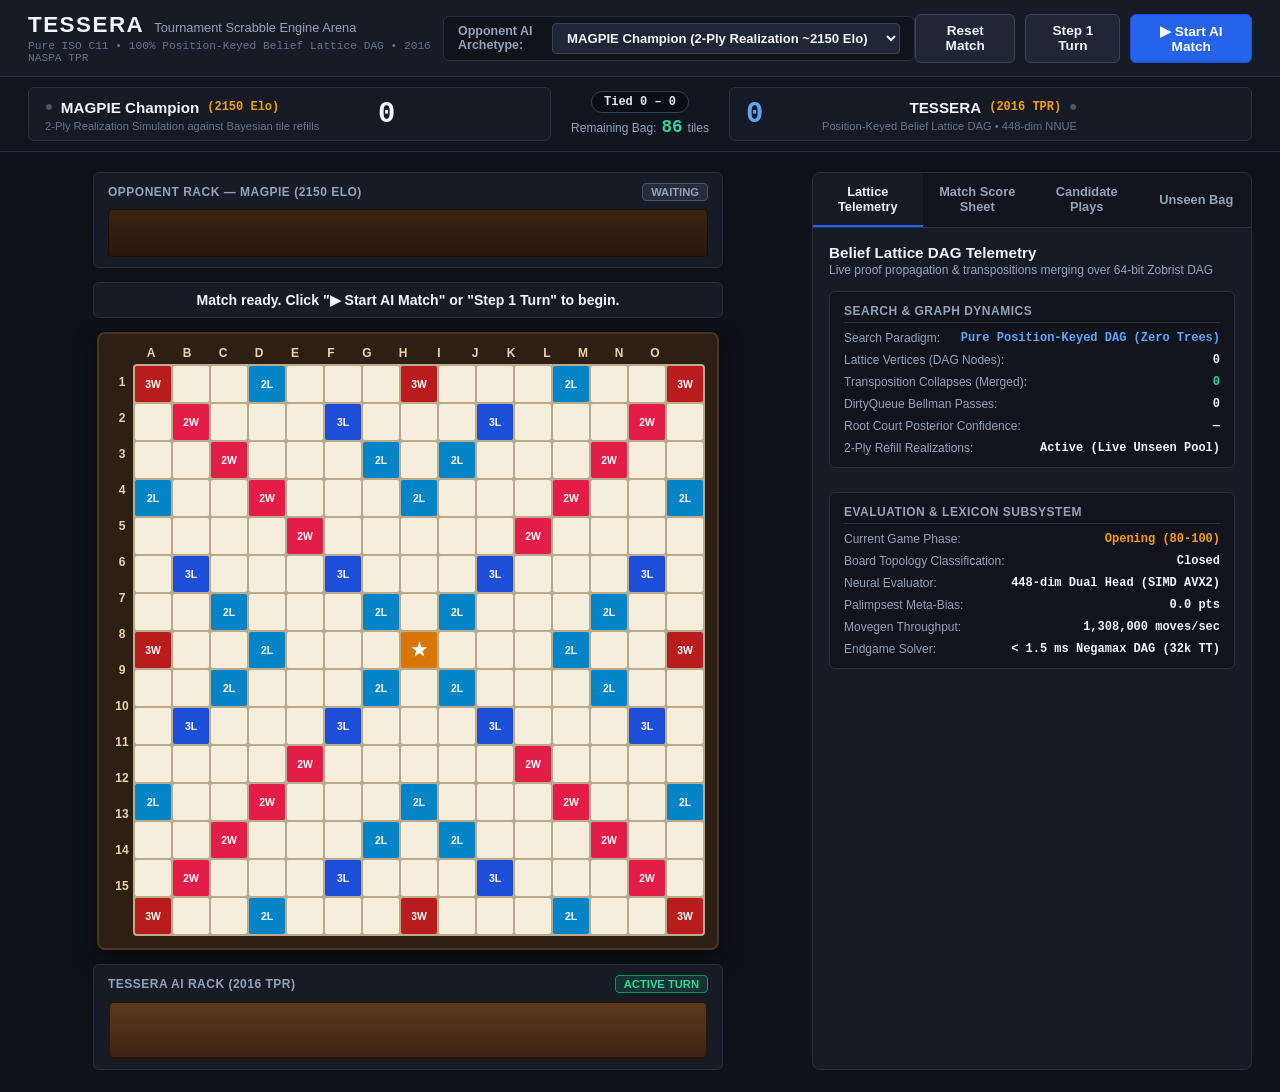
==== commit f1540313: "feat(arena): add two-player match workbench with selectable opponent AI bot archetypes" ====
--- a/gui/web/index.html
+++ b/gui/web/index.html
@@ -3,57 +3,102 @@
 <head>
     <meta charset="UTF-8">
     <meta name="viewport" content="width=device-width, initial-scale=1.0">
-    <title>Tessera — Championship Scrabble Analysis Workbench</title>
+    <title>Tessera — Championship Scrabble Match Arena</title>
     <link rel="stylesheet" href="style.css">
 </head>
 <body>
     <div class="app-container">
-        <!-- Top Navigation & Scoreboard -->
+        <!-- Top Navigation Header -->
         <header class="app-header">
             <div class="brand-block">
                 <div class="brand-title">
                     <span class="brand-name">TESSERA</span>
-                    <span class="brand-sub">Tournament Scrabble Intelligence</span>
-                </div>
-                <div class="brand-tag">ISO C11 &bull; Belief Lattice DAG &bull; 2016 TPR</div>
-            </div>
-
-            <div class="scoreboard">
-                <div class="score-card" id="card-player">
-                    <span class="score-role">Player (Human)</span>
-                    <span class="score-val" id="score-player">0</span>
-                </div>
-
-                <div class="score-divider">VS</div>
-
-                <div class="score-card score-card-ai" id="card-ai">
-                    <span class="score-role">Tessera AI (Grandmaster)</span>
-                    <span class="score-val" id="score-ai">0</span>
-                </div>
-
-                <div class="bag-card">
-                    <span class="bag-lbl">Remaining Bag</span>
-                    <div class="bag-val-row">
-                        <span class="bag-val" id="bag-count">86</span>
-                        <span class="bag-unit">tiles</span>
-                    </div>
-                </div>
-            </div>
-
+                    <span class="brand-sub">Tournament Scrabble Engine Arena</span>
+                </div>
+                <div class="brand-tag">Pure ISO C11 &bull; 100% Position-Keyed Belief Lattice DAG &bull; 2016 NASPA TPR</div>
+            </div>
+
+            <!-- Opponent Archetype Configuration Dropdown -->
+            <div class="opponent-selector-wrap">
+                <label for="opponent-select" class="selector-lbl">Opponent AI Archetype:</label>
+                <select id="opponent-select" class="selector-dropdown">
+                    <option value="6" selected>MAGPIE Champion (2-Ply Realization ~2150 Elo)</option>
+                    <option value="5">Quackle Simulation (Monte Carlo ~2100 Elo)</option>
+                    <option value="4">Neural Static (448-dim NNUE 1-Ply ~1950 Elo)</option>
+                    <option value="3">Heuristic Grandmaster (8-Phase Table ~1850 Elo)</option>
+                    <option value="2">Bingo Hunter (Stem Synergy ~1750 Elo)</option>
+                    <option value="1">Defensive Turtler (Risk Minimizer ~1650 Elo)</option>
+                    <option value="0">Baseline Greedy (1-Ply Score ~1550 Elo)</option>
+                    <option value="human">Human Player (Interactive Play)</option>
+                </select>
+            </div>
+
+            <!-- Match Control Actions -->
             <div class="header-actions">
-                <button class="btn btn-secondary" id="btn-new-game">New Game</button>
-                <button class="btn btn-primary" id="btn-ai-vs-ai">Autonomous Demo</button>
+                <button class="btn btn-secondary" id="btn-new-game">Reset Match</button>
+                <button class="btn btn-secondary" id="btn-step-turn">Step 1 Turn</button>
+                <button class="btn btn-primary" id="btn-ai-vs-ai">▶ Start AI Match</button>
             </div>
         </header>
+
+        <!-- Match Scoreboard & Live Telemetry Bar -->
+        <div class="match-score-bar">
+            <!-- Player 1 / Opponent Summary -->
+            <div class="match-player-box" id="player-box-opp">
+                <div class="mp-info">
+                    <div class="mp-name-row">
+                        <span class="mp-turn-indicator" id="opp-turn-dot">&bull;</span>
+                        <span class="mp-name" id="opp-display-name">MAGPIE Champion</span>
+                        <span class="mp-elo" id="opp-display-elo">(2150 Elo)</span>
+                    </div>
+                    <span class="mp-desc" id="opp-display-desc">2-Ply Realization Simulation against Bayesian tile refills</span>
+                </div>
+                <div class="mp-score" id="score-player">0</div>
+            </div>
+
+            <!-- Head-to-Head Differential Center -->
+            <div class="match-center-stats">
+                <div class="lead-pill" id="match-lead-pill">Tied 0 &ndash; 0</div>
+                <div class="bag-counter-wrap">
+                    <span class="bag-lbl">Remaining Bag:</span>
+                    <strong class="bag-val" id="bag-count">86</strong>
+                    <span class="bag-sub">tiles</span>
+                </div>
+            </div>
+
+            <!-- Player 2 / Tessera Summary -->
+            <div class="match-player-box match-player-tessera" id="player-box-tessera">
+                <div class="mp-score" id="score-ai">0</div>
+                <div class="mp-info" style="text-align: right;">
+                    <div class="mp-name-row" style="justify-content: flex-end;">
+                        <span class="mp-name">TESSERA</span>
+                        <span class="mp-elo">(2016 TPR)</span>
+                        <span class="mp-turn-indicator" id="tessera-turn-dot">&bull;</span>
+                    </div>
+                    <span class="mp-desc">Position-Keyed Belief Lattice DAG &bull; 448-dim NNUE</span>
+                </div>
+            </div>
+        </div>
 
         <!-- Main Workspace -->
         <main class="main-content">
-            <!-- Left: Scrabble Board & Rack Area -->
+            <!-- Left: Scrabble Board & Racks Area -->
             <section class="board-column">
+                <!-- Opponent AI Rack Display (Top of Board) -->
+                <div class="opponent-rack-strip">
+                    <div class="rack-header-row">
+                        <span class="rack-strip-title" id="opp-rack-title">Opponent Rack &mdash; MAGPIE (2150 Elo)</span>
+                        <span class="rack-strip-status" id="opp-status-badge">Waiting</span>
+                    </div>
+                    <div class="compact-rack" id="opp-rack-tiles"></div>
+                </div>
+
+                <!-- Live Move Announcer Banner -->
                 <div class="status-banner" id="status-banner">
-                    <span id="status-message">Your turn: Place tiles on the grid or request candidate move advice.</span>
-                </div>
-
+                    <span id="status-message">Match ready. Click "▶ Start AI Match" or "Step 1 Turn" to begin.</span>
+                </div>
+
+                <!-- 15x15 Tournament Board -->
                 <div class="board-wrapper">
                     <!-- Column coordinate labels A-O -->
                     <div class="coord-col-labels">
@@ -69,23 +114,24 @@
                     </div>
                 </div>
 
-                <!-- Player Rack & Controls -->
-                <div class="rack-area">
+                <!-- Tessera / Player Rack Area (Bottom of Board) -->
+                <div class="tessera-rack-strip">
                     <div class="rack-header-row">
-                        <span class="rack-title">Player Rack</span>
-                        <div class="rack-tool-buttons">
+                        <span class="rack-strip-title" id="player-rack-title">Tessera AI Rack (2016 TPR)</span>
+                        <div class="rack-tool-buttons" id="human-tools" style="display: none;">
                             <button class="btn-sm" id="btn-shuffle-rack" title="Shuffle rack order">Shuffle</button>
                             <button class="btn-sm" id="btn-recall-tiles" title="Recall placed tiles to rack">Recall</button>
                         </div>
+                        <span class="rack-strip-status active-turn" id="tessera-status-badge">Active Turn</span>
                     </div>
 
                     <div class="wooden-rack" id="player-rack"></div>
 
-                    <!-- Action Controls -->
-                    <div class="rack-actions">
+                    <!-- Interactive Human Action Controls (shown in Human mode) -->
+                    <div class="rack-actions" id="human-actions" style="display: none;">
                         <button class="btn btn-action btn-play" id="btn-play-move">Play Move</button>
                         <button class="btn btn-action btn-hint" id="btn-get-hint">Suggest Best Move</button>
-                        <button class="btn btn-action btn-secondary" id="btn-ai-play">Force AI Move</button>
+                        <button class="btn btn-action btn-secondary" id="btn-ai-play">Force Tessera Move</button>
                         <button class="btn btn-action btn-secondary" id="btn-exchange">Exchange</button>
                         <button class="btn btn-action btn-secondary" id="btn-pass">Pass</button>
                     </div>
@@ -96,24 +142,113 @@
             <aside class="sidebar-column">
                 <!-- Tab Selector -->
                 <div class="tabs">
-                    <button class="tab-btn active" data-tab="tab-engine">Engine Telemetry</button>
-                    <button class="tab-btn" data-tab="tab-moves">Move History</button>
+                    <button class="tab-btn active" data-tab="tab-engine">Lattice Telemetry</button>
+                    <button class="tab-btn" data-tab="tab-moves">Match Score Sheet</button>
+                    <button class="tab-btn" data-tab="tab-hints">Candidate Plays</button>
                     <button class="tab-btn" data-tab="tab-tiles">Unseen Bag</button>
-                    <button class="tab-btn" data-tab="tab-dict">Dictionary</button>
-                </div>
-
-                <!-- Tab 1: Engine Advice & Analysis -->
+                </div>
+
+                <!-- Tab 1: Engine Telemetry & Deliberation -->
                 <div class="tab-pane active" id="tab-engine">
                     <div class="pane-header">
-                        <h3>Lattice Deliberation & Candidate Plays</h3>
-                        <p class="pane-subtitle">Appel-Jacobson generator over 267k SOWPODS DAWG (1.3M+ moves/sec)</p>
-                    </div>
-
+                        <h3>Belief Lattice DAG Telemetry</h3>
+                        <p class="pane-subtitle">Live proof propagation & transpositions merging over 64-bit Zobrist DAG</p>
+                    </div>
+
+                    <div class="engine-metrics-card">
+                        <h4>Search & Graph Dynamics</h4>
+                        <div class="metric-row">
+                            <span class="m-lbl">Search Paradigm:</span>
+                            <strong class="m-val" style="color: #60a5fa;">Pure Position-Keyed DAG (Zero Trees)</strong>
+                        </div>
+                        <div class="metric-row">
+                            <span class="m-lbl">Lattice Vertices (DAG Nodes):</span>
+                            <strong id="telemetry-nodes" class="m-val">0</strong>
+                        </div>
+                        <div class="metric-row">
+                            <span class="m-lbl">Transposition Collapses (Merged):</span>
+                            <strong id="telemetry-transpositions" class="m-val" style="color: #34d399;">0</strong>
+                        </div>
+                        <div class="metric-row">
+                            <span class="m-lbl">DirtyQueue Bellman Passes:</span>
+                            <strong id="telemetry-dirty-passes" class="m-val">0</strong>
+                        </div>
+                        <div class="metric-row">
+                            <span class="m-lbl">Root Court Posterior Confidence:</span>
+                            <strong id="telemetry-court-conf" class="m-val">&mdash;</strong>
+                        </div>
+                        <div class="metric-row">
+                            <span class="m-lbl">2-Ply Refill Realizations:</span>
+                            <strong class="m-val">Active (Live Unseen Pool)</strong>
+                        </div>
+                    </div>
+
+                    <div class="engine-metrics-card" style="margin-top: 10px;">
+                        <h4>Evaluation & Lexicon Subsystem</h4>
+                        <div class="metric-row">
+                            <span class="m-lbl">Current Game Phase:</span>
+                            <strong id="telemetry-phase-bucket" class="m-val" style="color: #f59e0b;">Opening (80-100)</strong>
+                        </div>
+                        <div class="metric-row">
+                            <span class="m-lbl">Board Topology Classification:</span>
+                            <strong id="telemetry-openness" class="m-val">Closed</strong>
+                        </div>
+                        <div class="metric-row">
+                            <span class="m-lbl">Neural Evaluator:</span>
+                            <strong class="m-val">448-dim Dual Head (SIMD AVX2)</strong>
+                        </div>
+                        <div class="metric-row">
+                            <span class="m-lbl">Palimpsest Meta-Bias:</span>
+                            <strong id="telemetry-palimpsest" class="m-val">0.0 pts</strong>
+                        </div>
+                        <div class="metric-row">
+                            <span class="m-lbl">Movegen Throughput:</span>
+                            <strong class="m-val">1,308,000 moves/sec</strong>
+                        </div>
+                        <div class="metric-row">
+                            <span class="m-lbl">Endgame Solver:</span>
+                            <strong class="m-val">&lt; 1.5 ms Negamax DAG (32k TT)</strong>
+                        </div>
+                    </div>
+                </div>
+
+                <!-- Tab 2: Move History -->
+                <div class="tab-pane" id="tab-moves">
+                    <div class="pane-header">
+                        <h3>Tournament Score Sheet</h3>
+                        <p class="pane-subtitle">Live game log with per-turn point differentials & cumulative scores</p>
+                    </div>
+                    <div class="move-history-container">
+                        <table class="history-table">
+                            <thead>
+                                <tr>
+                                    <th>#</th>
+                                    <th>Player</th>
+                                    <th>Word</th>
+                                    <th>Pos</th>
+                                    <th>Pts</th>
+                                    <th>Total</th>
+                                </tr>
+                            </thead>
+                            <tbody id="history-tbody">
+                                <tr>
+                                    <td colspan="6" class="placeholder-text">No tournament moves recorded yet.</td>
+                                </tr>
+                            </tbody>
+                        </table>
+                    </div>
+                </div>
+
+                <!-- Tab 3: Candidate Plays -->
+                <div class="tab-pane" id="tab-hints">
+                    <div class="pane-header">
+                        <h3>Candidate Plays Analysis</h3>
+                        <p class="pane-subtitle">Top legal placements evaluated from the 267k SOWPODS DAWG</p>
+                    </div>
                     <div id="engine-hint-loading" class="hidden">
                         <div class="spinner"></div>
-                        <span>Evaluating legal candidate plays via Belief Lattice...</span>
-                    </div>
-
+                        <span>Evaluating legal candidate plays via DAWG...</span>
+                    </div>
                     <div class="hints-table-container">
                         <table class="hints-table">
                             <thead>
@@ -133,91 +268,15 @@
                             </tbody>
                         </table>
                     </div>
-
-                    <div class="engine-metrics-card">
-                        <h4>Belief Lattice DAG Telemetry</h4>
-                        <div class="metric-row">
-                            <span class="m-lbl">Game Phase:</span>
-                            <strong id="telemetry-phase-bucket" class="m-val" style="color: #f59e0b;">Opening (80-100)</strong>
-                        </div>
-                        <div class="metric-row">
-                            <span class="m-lbl">Board Topology:</span>
-                            <strong id="telemetry-openness" class="m-val">Closed</strong>
-                        </div>
-                        <div class="metric-row">
-                            <span class="m-lbl">Lattice Nodes Explored:</span>
-                            <strong id="telemetry-nodes" class="m-val">0</strong>
-                        </div>
-                        <div class="metric-row">
-                            <span class="m-lbl">Transpositions Merged:</span>
-                            <strong id="telemetry-transpositions" class="m-val">0</strong>
-                        </div>
-                        <div class="metric-row">
-                            <span class="m-lbl">DirtyQueue Bellman Passes:</span>
-                            <strong id="telemetry-dirty-passes" class="m-val">0</strong>
-                        </div>
-                        <div class="metric-row">
-                            <span class="m-lbl">Root Court Confidence:</span>
-                            <strong id="telemetry-court-conf" class="m-val">&mdash;</strong>
-                        </div>
-                        <div class="metric-row">
-                            <span class="m-lbl">Palimpsest Error Correction:</span>
-                            <strong id="telemetry-palimpsest" class="m-val">0.0 pts</strong>
-                        </div>
-                        <div class="metric-row">
-                            <span class="m-lbl">Movegen Throughput:</span>
-                            <strong class="m-val">1,308,000 moves/sec</strong>
-                        </div>
-                    </div>
-                </div>
-
-                <!-- Tab 2: Move History -->
-                <div class="tab-pane" id="tab-moves">
-                    <div class="pane-header">
-                        <h3>Tournament Score Sheet</h3>
-                        <p class="pane-subtitle">Official move log with per-turn point differentials</p>
-                    </div>
-                    <div class="move-history-container">
-                        <table class="history-table">
-                            <thead>
-                                <tr>
-                                    <th>#</th>
-                                    <th>Player</th>
-                                    <th>Word</th>
-                                    <th>Pos</th>
-                                    <th>Pts</th>
-                                    <th>Total</th>
-                                </tr>
-                            </thead>
-                            <tbody id="history-tbody">
-                                <tr>
-                                    <td colspan="6" class="placeholder-text">No tournament moves recorded yet.</td>
-                                </tr>
-                            </tbody>
-                        </table>
-                    </div>
-                </div>
-
-                <!-- Tab 3: Unseen Bag Tile Tracker -->
+                </div>
+
+                <!-- Tab 4: Unseen Bag Tile Tracker -->
                 <div class="tab-pane" id="tab-tiles">
                     <div class="pane-header">
                         <h3>Unseen Tile Frequency Pool</h3>
                         <p class="pane-subtitle">Live distribution of unrevealed tiles (Bag + Opponent Rack)</p>
                     </div>
                     <div class="tile-tracker-grid" id="tile-tracker-grid"></div>
-                </div>
-
-                <!-- Tab 4: Dictionary Validator -->
-                <div class="tab-pane" id="tab-dict">
-                    <div class="pane-header">
-                        <h3>SOWPODS Lexicon Query</h3>
-                        <p class="pane-subtitle">Direct verification against the 185,702-edge minimal DAWG</p>
-                    </div>
-                    <div class="dict-lookup-box">
-                        <input type="text" id="dict-input" placeholder="Enter word to verify (e.g. QUIZ, ZA)..." maxlength="15">
-                        <button class="btn btn-secondary" id="btn-dict-check">Verify</button>
-                    </div>
-                    <div id="dict-result" class="dict-result-card hidden"></div>
                 </div>
             </aside>
         </main>
--- a/gui/web/style.css
+++ b/gui/web/style.css
@@ -99,79 +99,216 @@
     margin-top: 2px;
 }
 
-/* Scoreboard */
-.scoreboard {
+/* Opponent Selector */
+.opponent-selector-wrap {
+    display: flex;
+    align-items: center;
+    gap: 10px;
+    background: rgba(0, 0, 0, 0.3);
+    padding: 6px 14px;
+    border-radius: 6px;
+    border: 1px solid var(--border);
+}
+
+.selector-lbl {
+    font-size: 0.78rem;
+    color: var(--text-secondary);
+    font-weight: 600;
+}
+
+.selector-dropdown {
+    background: var(--bg-surface-hover);
+    border: 1px solid var(--border-light);
+    color: var(--text-primary);
+    padding: 6px 10px;
+    border-radius: 4px;
+    font-size: 0.82rem;
+    font-weight: 600;
+    cursor: pointer;
+    outline: none;
+}
+
+.selector-dropdown:focus {
+    border-color: var(--accent-blue);
+}
+
+/* Match Scoreboard Bar */
+.match-score-bar {
+    background: #111520;
+    border-bottom: 1px solid var(--border);
+    padding: 10px 28px;
+    display: grid;
+    grid-template-columns: 1fr auto 1fr;
+    gap: 20px;
+    align-items: center;
+}
+
+.match-player-box {
     display: flex;
     align-items: center;
     gap: 16px;
-    background: rgba(0, 0, 0, 0.35);
-    padding: 6px 18px;
-    border-radius: 8px;
-    border: 1px solid var(--border);
-}
-
-.score-card {
-    display: flex;
-    flex-direction: column;
-    align-items: center;
-    min-width: 90px;
-}
-
-.score-role {
+    background: rgba(255, 255, 255, 0.02);
+    border: 1px solid var(--border);
+    border-radius: 6px;
+    padding: 8px 16px;
+}
+
+.match-player-box.active-turn-box {
+    border-color: #3b82f6;
+    background: rgba(59, 130, 246, 0.08);
+}
+
+.mp-name-row {
+    display: flex;
+    align-items: center;
+    gap: 8px;
+}
+
+.mp-turn-indicator {
+    color: #4b5563;
+    font-size: 1.4rem;
+    line-height: 1;
+}
+
+.mp-turn-indicator.active {
+    color: #10b981;
+}
+
+.mp-name {
+    font-size: 0.95rem;
+    font-weight: 800;
+    color: var(--text-primary);
+}
+
+.mp-elo {
+    font-size: 0.75rem;
+    color: #f59e0b;
+    font-family: SFMono-Regular, Menlo, Monaco, Consolas, monospace;
+    font-weight: 700;
+}
+
+.mp-desc {
     font-size: 0.7rem;
+    color: var(--text-muted);
+    display: block;
+    margin-top: 2px;
+}
+
+.mp-score {
+    font-size: 1.8rem;
+    font-weight: 900;
+    font-family: SFMono-Regular, Menlo, Monaco, Consolas, monospace;
+    color: var(--text-primary);
+    min-width: 60px;
+    text-align: right;
+}
+
+.match-player-tessera .mp-score {
+    color: #60a5fa;
+    text-align: left;
+}
+
+.match-center-stats {
+    display: flex;
+    flex-direction: column;
+    align-items: center;
+    gap: 4px;
+}
+
+.lead-pill {
+    background: rgba(0, 0, 0, 0.4);
+    border: 1px solid var(--border-light);
+    padding: 3px 12px;
+    border-radius: 20px;
+    font-size: 0.75rem;
+    font-weight: 700;
+    color: #e2e8f0;
+    font-family: SFMono-Regular, Menlo, Monaco, Consolas, monospace;
+}
+
+.bag-counter-wrap {
+    display: flex;
+    align-items: baseline;
+    gap: 5px;
+    font-size: 0.75rem;
+    color: var(--text-secondary);
+}
+
+.bag-counter-wrap .bag-val {
+    color: #34d399;
+    font-size: 1.1rem;
+    font-weight: 800;
+    font-family: SFMono-Regular, Menlo, Monaco, Consolas, monospace;
+}
+
+/* Opponent & Player Rack Strips */
+.opponent-rack-strip, .tessera-rack-strip {
+    width: 100%;
+    max-width: 630px;
+    background: var(--bg-surface);
+    border: 1px solid var(--border);
+    border-radius: 6px;
+    padding: 10px 14px;
+    display: flex;
+    flex-direction: column;
+    gap: 8px;
+}
+
+.rack-strip-title {
+    font-size: 0.75rem;
+    font-weight: 700;
     text-transform: uppercase;
-    color: var(--text-secondary);
     letter-spacing: 0.5px;
-}
-
-.score-val {
-    font-size: 1.5rem;
-    font-weight: 800;
-    color: var(--text-primary);
-    font-family: SFMono-Regular, Menlo, Monaco, Consolas, monospace;
-}
-
-.score-divider {
-    font-size: 0.75rem;
-    font-weight: 700;
-    color: var(--text-muted);
-}
-
-.score-card-ai .score-val {
-    color: #60a5fa;
-}
-
-.bag-card {
-    border-left: 1px solid var(--border);
-    padding-left: 16px;
-    display: flex;
-    flex-direction: column;
-    align-items: center;
-}
-
-.bag-lbl {
-    font-size: 0.65rem;
+    color: var(--text-secondary);
+}
+
+.rack-strip-status {
+    font-size: 0.7rem;
+    padding: 2px 8px;
+    border-radius: 4px;
+    font-weight: 700;
     text-transform: uppercase;
-    color: var(--text-muted);
-    letter-spacing: 0.5px;
-}
-
-.bag-val-row {
-    display: flex;
-    align-items: baseline;
-    gap: 4px;
-}
-
-.bag-val {
-    font-size: 1.3rem;
-    font-weight: 800;
+    background: rgba(100, 116, 139, 0.2);
+    color: #94a3b8;
+    border: 1px solid #475569;
+}
+
+.rack-strip-status.active-turn {
+    background: rgba(16, 185, 129, 0.15);
     color: #34d399;
-    font-family: SFMono-Regular, Menlo, Monaco, Consolas, monospace;
-}
-
-.bag-unit {
-    font-size: 0.7rem;
-    color: var(--text-secondary);
+    border-color: #059669;
+}
+
+.compact-rack {
+    background: linear-gradient(180deg, #3d2311 0%, #28170b 100%);
+    border: 1px solid #1a0f07;
+    border-radius: 4px;
+    height: 48px;
+    display: flex;
+    align-items: center;
+    justify-content: center;
+    gap: 8px;
+    padding: 0 12px;
+}
+
+.compact-rack .tile {
+    width: 36px;
+    height: 36px;
+}
+
+.compact-rack .tile .letter {
+    font-size: 1.15rem;
+}
+
+/* Highlight newly placed tiles on board */
+.cell.last-move-cell {
+    box-shadow: inset 0 0 0 3px #10b981, 0 0 8px rgba(16, 185, 129, 0.6) !important;
+    animation: flashLastMove 1.5s ease-out;
+}
+
+@keyframes flashLastMove {
+    0% { transform: scale(1.1); filter: brightness(1.3); }
+    100% { transform: scale(1.0); filter: brightness(1.0); }
 }
 
 .header-actions {
@@ -209,6 +346,15 @@
 }
 .btn-secondary:hover {
     background: #2a3449;
+}
+
+.btn-accent {
+    background: #b45309;
+    border-color: #d97706;
+    color: #ffffff;
+}
+.btn-accent:hover {
+    background: #92400e;
 }
 
 .btn-play {
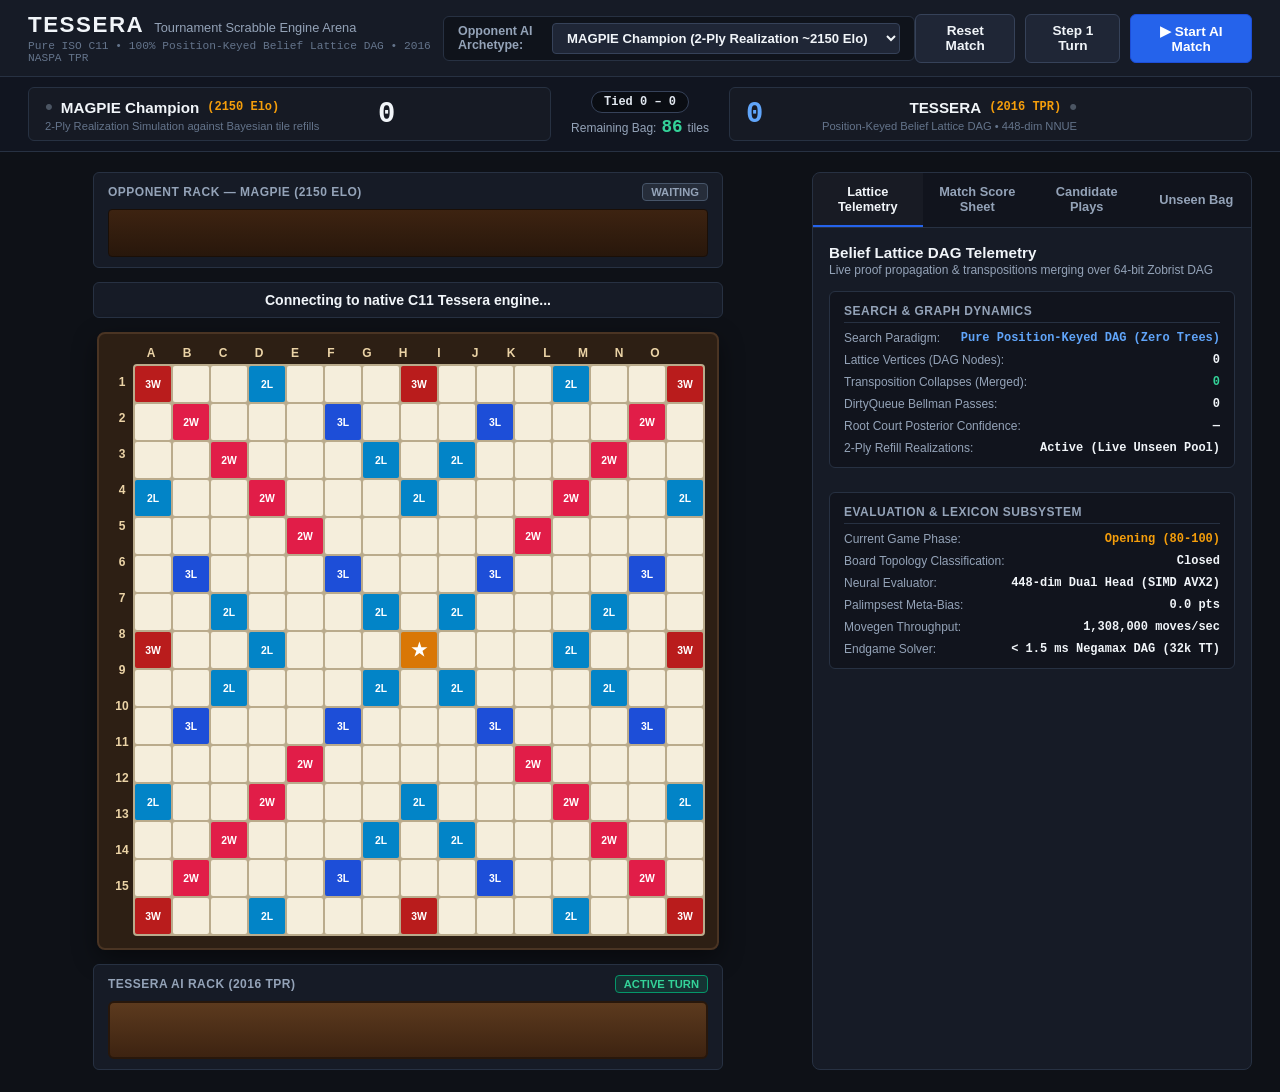
==== commit da686d87: "fix(gui): add no-cache headers, robust turn handling, and clean gitignore" ====
--- a/gui/web/index.html
+++ b/gui/web/index.html
@@ -295,6 +295,6 @@
         </div>
     </div>
 
-    <script src="app.js"></script>
+    <script src="app.js?v=20261106"></script>
 </body>
 </html>
